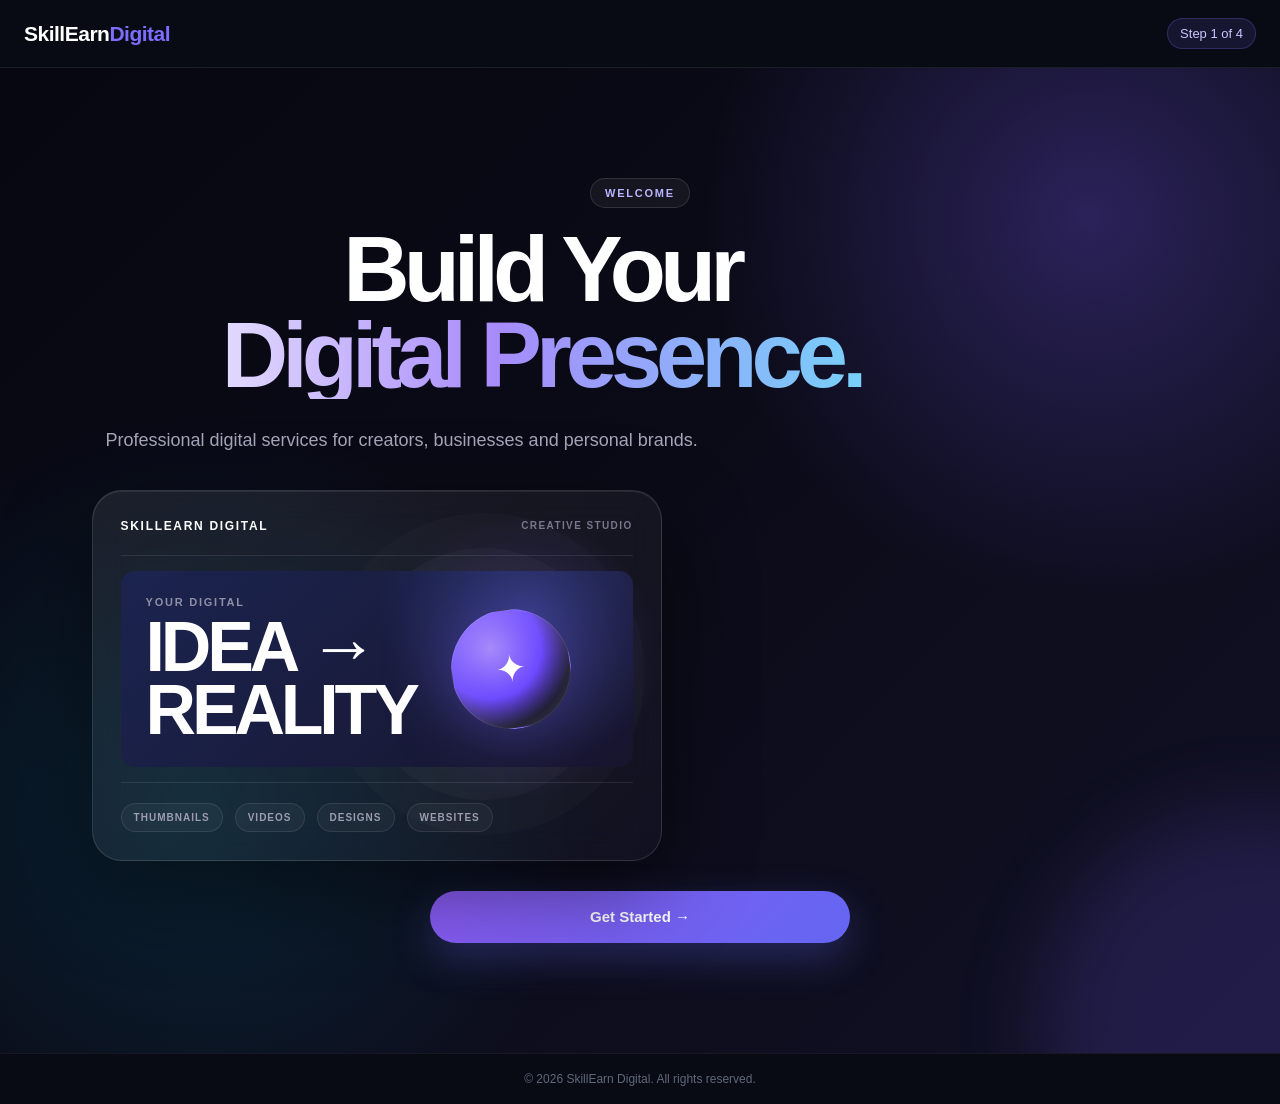
==== index.html @ 7a455a56 "SkillEarn Digital website" ====
<!DOCTYPE html>
<html lang="en">
<head>
    <meta charset="UTF-8">
    <meta name="viewport" content="width=device-width, initial-scale=1.0">
    <meta name="description" content="SkillEarn Digital - Affordable digital services for creators and businesses.">
    <title>SkillEarn Digital | Digital Services</title>
    <link rel="stylesheet" href="style.css">
</head>

<body>

<div class="app">

    <header class="app-header">
        <div class="logo">SkillEarn<span>Digital</span></div>
        <div class="step-counter" id="stepCounter">Step 1 of 4</div>
    </header>

    <main>

        <!-- STEP 1 -->
        <section class="step active" id="step1">
            <div class="step-content">
                <p class="eyebrow">WELCOME</p>

                <h1>Build Your <span>Digital Presence.</span></h1>

                <p class="intro">
                    Professional digital services for creators,
                    businesses and personal brands.
                </p>

                <div class="hero-showcase">
                    <div class="showcase-top">
                        <span>SKILLEARN DIGITAL</span>
                        <small>CREATIVE STUDIO</small>
                    </div>

                    <div class="showcase-content">
                        <div>
                            <small>YOUR DIGITAL</small>
                            <strong>IDEA →<br>REALITY</strong>
                        </div>

                        <div class="showcase-orb">
                            ✦
                        </div>
                    </div>

                    <div class="showcase-bottom">
                        <span>THUMBNAILS</span>
                        <span>VIDEOS</span>
                        <span>DESIGNS</span>
                        <span>WEBSITES</span>
                    </div>
                </div>

                <button class="btn primary" onclick="nextStep()">
                    Get Started →
                </button>
            </div>
        </section>

        <!-- STEP 2 -->
        <section class="step" id="step2">
            <div class="step-content">
                <p class="eyebrow">STEP 2</p>
                <h2>Choose Your Service</h2>
                <p class="intro">View a demo or select a service to get started.</p>

                <div class="services-grid">

                    <div class="service-card">
                        <div class="service-info">
                            <strong>1-Page Landing Website</strong>
                            <small>₹4,999</small>
                        </div>
                        <div class="service-actions">
                            <button type="button" class="demo-btn" onclick="openDemoSite('demo1')">👁 Demo</button>
                            <button type="button" class="select-btn" onclick="selectService('1-Page Landing Website', '₹4,999')">Select →</button>
                        </div>
                    </div>

                    <div class="service-card">
                        <div class="service-info">
                            <strong>5-Page Business Website ⭐</strong>
                            <small>₹14,999</small>
                        </div>
                        <div class="service-actions">
                            <button type="button" class="demo-btn" onclick="openDemoSite('demo2')">👁 Demo</button>
                            <button type="button" class="select-btn" onclick="selectService('5-Page Business Website ⭐', '₹14,999')">Select →</button>
                        </div>
                    </div>

                    <div class="service-card">
                        <div class="service-info">
                            <strong>Portfolio Website</strong>
                            <small>₹7,999</small>
                        </div>
                        <div class="service-actions">
                            <button type="button" class="demo-btn" onclick="openDemoSite('demo3')">👁 Demo</button>
                            <button type="button" class="select-btn" onclick="selectService('Portfolio Website', '₹7,999')">Select →</button>
                        </div>
                    </div>

                    <div class="service-card">
                        <div class="service-info">
                            <strong>E-commerce Website</strong>
                            <small>₹29,999</small>
                        </div>
                        <div class="service-actions">
                            <button type="button" class="demo-btn" onclick="openDemoSite('demo4')">👁 Demo</button>
                            <button type="button" class="select-btn" onclick="selectService('E-commerce Website', '₹29,999')">Select →</button>
                        </div>
                    </div>

                    <div class="service-card">
                        <div class="service-info">
                            <strong>Custom Web Application</strong>
                            <small>₹49,999+</small>
                        </div>
                        <div class="service-actions">
                            <button type="button" class="demo-btn" onclick="openDemoSite('demo5')">👁 Demo</button>
                            <button type="button" class="select-btn" onclick="selectService('Custom Web Application', '₹49,999+')">Select →</button>
                        </div>
                    </div>

                    <div class="service-card">
                        <div class="service-info">
                            <strong>Basic Thumbnail</strong>
                            <small>₹199</small>
                        </div>
                        <div class="service-actions">
                            <button type="button" class="demo-btn" onclick="openDemoSite('demo6')">👁 Demo</button>
                            <button type="button" class="select-btn" onclick="selectService('Basic Thumbnail', '₹199')">Select →</button>
                        </div>
                    </div>

                    <div class="service-card">
                        <div class="service-info">
                            <strong>Good-Quality Thumbnail</strong>
                            <small>₹399</small>
                        </div>
                        <div class="service-actions">
                            <button type="button" class="demo-btn" onclick="openDemoSite('demo7')">👁 Demo</button>
                            <button type="button" class="select-btn" onclick="selectService('Good-Quality Thumbnail', '₹399')">Select →</button>
                        </div>
                    </div>

                    <div class="service-card">
                        <div class="service-info">
                            <strong>Professional / CTR Thumbnail</strong>
                            <small>₹799</small>
                        </div>
                        <div class="service-actions">
                            <button type="button" class="demo-btn" onclick="openDemoSite('demo8')">👁 Demo</button>
                            <button type="button" class="select-btn" onclick="selectService('Professional / CTR Thumbnail', '₹799')">Select →</button>
                        </div>
                    </div>

                    <div class="service-card">
                        <div class="service-info">
                            <strong>10 Thumbnail Package</strong>
                            <small>₹2,999</small>
                        </div>
                        <div class="service-actions">
                            <button type="button" class="demo-btn" onclick="openDemoSite('demo9')">👁 Demo</button>
                            <button type="button" class="select-btn" onclick="selectService('10 Thumbnail Package', '₹2,999')">Select →</button>
                        </div>
                    </div>

                    <div class="service-card">
                        <div class="service-info">
                            <strong>Monthly Creative Package</strong>
                            <small>₹9,999/month</small>
                        </div>
                        <div class="service-actions">
                            <button type="button" class="demo-btn" onclick="openDemoSite('demo10')">👁 Demo</button>
                            <button type="button" class="select-btn" onclick="selectService('Monthly Creative Package', '₹9,999/month')">Select →</button>
                        </div>
                    </div>

                    <div class="service-card">
                        <div class="service-info">
                            <strong>Premium Monthly Package</strong>
                            <small>₹19,999/month</small>
                        </div>
                        <div class="service-actions">
                            <button type="button" class="demo-btn" onclick="openDemoSite('demo11')">👁 Demo</button>
                            <button type="button" class="select-btn" onclick="selectService('Premium Monthly Package', '₹19,999/month')">Select →</button>
                        </div>
                    </div>

                </div>

                <button class="btn secondary back-btn" type="button" onclick="prevStep()">
                    ← Back
                </button>
            </div>
        </section>

<!-- STEP 3 -->
        <section class="step" id="step3">
            <div class="step-content form-content">

                <p class="eyebrow">STEP 3</p>

                <h2>Order Details</h2>

                <p class="intro">
                    Tell us what you need.
                </p>

                <div class="selected-service">
                    <span id="selectedService">Service</span>
                    <strong id="selectedPrice">₹0</strong>
                </div>

                <form onsubmit="submitDetails(event)">

                    <label for="customerName">
                        Your Name
                    </label>

                    <input
                        type="text"
                        id="customerName"
                        placeholder="Enter your name"
                        required
                    >

                    <label for="customerPhone">
                        WhatsApp Number
                    </label>

                    <input
                        type="tel"
                        id="customerPhone"
                        placeholder="Enter WhatsApp number"
                        inputmode="numeric"
                        required
                    >

                    <label for="orderDetails">
                        Requirements
                    </label>

                    <textarea
                        id="orderDetails"
                        rows="5"
                        placeholder="Tell us what you need..."
                        required
                    ></textarea>

                      <button type="submit" class="btn primary">Review Order →</button>

                  </form>

              </div>

            </div>
        </section>

        <!-- STEP 4 -->
        <section class="step" id="step4">
            <div class="step-content form-content">
                <p class="eyebrow">STEP 4</p>
                <h2>Ready to Get Started?</h2>
                <p class="intro">Send your requirements directly to SkillEarn Digital on WhatsApp.</p>
                <div class="selected-service">
                    <span id="finalService">Your Service</span>
                    <strong id="finalPrice">₹0</strong>
                </div>
                <button class="btn primary" type="button" onclick="sendWhatsApp()">
                    WhatsApp Us →
                </button>
                <button class="btn secondary" type="button" onclick="goHome()">
                    ← Back to Services
                </button>
            </div>
        </section>

<div id="demoModal" class="demo-modal">
  <div class="demo-box">
    <button type="button" class="demo-close" onclick="closeDemo()">✕</button>
    <div id="demoPreview"></div>
  </div>
</div>
    </main>

    <footer>
        <p>© 2026 SkillEarn Digital. All rights reserved.</p>
    </footer>

</div>

<script src="script.js?v=2"></script>

</body>
</html>
---- style.css ----
* {
    margin: 0;
    padding: 0;
    box-sizing: border-box;
}

html {
    scroll-behavior: smooth;
}

body {
    min-height: 100vh;
    font-family: Arial, Helvetica, sans-serif;
    background: #080b14;
    color: #ffffff;
}

button,
input,
textarea {
    font: inherit;
}

button {
    cursor: pointer;
}

.app {
    min-height: 100vh;
    display: flex;
    flex-direction: column;
}

.app-header {
    width: 100%;
    padding: 18px 24px;
    display: flex;
    justify-content: space-between;
    align-items: center;
    border-bottom: 1px solid rgba(255, 255, 255, 0.08);
    background: rgba(8, 11, 20, 0.92);
}

.logo {
    font-size: 21px;
    font-weight: 800;
    letter-spacing: -0.5px;
}

.logo span {
    color: #7c6cff;
}

.step-counter {
    padding: 7px 12px;
    border-radius: 20px;
    font-size: 13px;
    color: #c9c7ff;
    background: rgba(124, 108, 255, 0.12);
    border: 1px solid rgba(124, 108, 255, 0.25);
}

main {
    flex: 1;
    width: 100%;
}

.step {
    display: none;
    min-height: calc(100vh - 125px);
    align-items: center;
    justify-content: center;
}

.step.active {
    display: flex;
}

.step-content {
    width: 100%;
    max-width: 650px;
    padding: 50px 22px;
    text-align: center;
}

.step-content.wide {
    max-width: 900px;
}

.eyebrow {
    margin-bottom: 14px;
    font-size: 12px;
    font-weight: 800;
    letter-spacing: 2px;
    color: #8e84ff;
}

h1 {
    font-size: clamp(38px, 8vw, 68px);
    line-height: 1.05;
    letter-spacing: -2px;
    margin-bottom: 22px;
}

h1 span {
    background: linear-gradient(90deg, #8e84ff, #5fd7ff);
    -webkit-background-clip: text;
    -webkit-text-fill-color: transparent;
}

h2 {
    font-size: clamp(30px, 6vw, 46px);
    margin-bottom: 14px;
    letter-spacing: -1px;
}

.intro {
    max-width: 560px;
    margin: 0 auto 30px;
    color: #a9afc2;
    font-size: 17px;
    line-height: 1.7;
}

.btn {
    width: 100%;
    max-width: 420px;
    min-height: 52px;
    padding: 14px 22px;
    border: 0;
    border-radius: 12px;
    font-weight: 700;
    transition: 0.2s ease;
}

.btn:hover {
    transform: translateY(-2px);
}

.btn:active {
    transform: translateY(0);
}

.btn:focus-visible,
.service-option:focus-visible,
input:focus-visible,
textarea:focus-visible {
    outline: 2px solid #8e84ff;
    outline-offset: 3px;
}

.primary {
    color: #ffffff;
    background: linear-gradient(135deg, #7065ff, #4b9dff);
    box-shadow: 0 12px 30px rgba(79, 100, 255, 0.2);
}

.secondary {
    color: #d9dbea;
    background: rgba(255, 255, 255, 0.06);
    border: 1px solid rgba(255, 255, 255, 0.1);
}

.back-btn {
    margin-top: 14px;
    max-width: 420px;
}

/* SERVICES */

.service-options {
    display: grid;
    grid-template-columns: repeat(2, 1fr);
    gap: 16px;
    margin: 30px 0;
}

.service-option {
    min-height: 145px;
    padding: 22px;
    display: flex;
    flex-direction: column;
    align-items: center;
    justify-content: center;
    gap: 9px;
    color: #ffffff;
    background: #111625;
    border: 1px solid #222a3d;
    border-radius: 18px;
    transition: 0.2s ease;
}

.service-option:hover {
    transform: translateY(-3px);
    border-color: #6f64ff;
    background: #151a2d;
}

.service-option.selected {
    border-color: #7c6cff;
    box-shadow: 0 0 0 2px rgba(124, 108, 255, 0.15);
}

.service-option span {
    font-size: 30px;
}

.service-option strong {
    font-size: 16px;
}

.service-option small {
    color: #8e84ff;
    font-size: 15px;
    font-weight: 800;
}

/* FORM */

.form-content {
    max-width: 620px;
}

.selected-service {
    width: 100%;
    margin: 25px 0;
    padding: 17px 18px;
    display: flex;
    justify-content: space-between;
    align-items: center;
    gap: 15px;
    text-align: left;
    background: #111625;
    border: 1px solid #242c40;
    border-radius: 13px;
}

.selected-service span {
    color: #c5c9d8;
}

.selected-service strong {
    color: #8e84ff;
}

form {
    text-align: left;
}

label {
    display: block;
    margin: 18px 0 8px;
    font-size: 14px;
    font-weight: 700;
    color: #dfe2ec;
}

input,
textarea {
    width: 100%;
    padding: 14px 15px;
    color: #ffffff;
    background: #101522;
    border: 1px solid #293146;
    border-radius: 11px;
    outline: none;
}

input {
    min-height: 50px;
}

textarea {
    min-height: 120px;
    resize: vertical;
}

input::placeholder,
textarea::placeholder {
    color: #687086;
}

input:focus,
textarea:focus {
    border-color: #7c6cff;
}

form .btn {
    display: block;
    margin: 25px auto 0;
}

/* PAYMENT */

.payment-summary {
    width: 100%;
    margin: 25px 0 18px;
    padding: 18px;
    display: flex;
    justify-content: space-between;
    gap: 20px;
    text-align: left;
    background: #111625;
    border: 1px solid #242c40;
    border-radius: 13px;
}

.payment-summary div {
    display: flex;
    flex-direction: column;
    gap: 7px;
}

.payment-summary span {
    color: #7f879b;
    font-size: 13px;
}

.payment-summary strong {
    color: #ffffff;
}

.payment-method {
    margin-bottom: 25px;
    padding: 25px 20px;
    background: #111625;
    border: 1px solid #242c40;
    border-radius: 16px;
}

.payment-method > span {
    font-size: 34px;
}

.payment-method h3 {
    margin: 10px 0;
    font-size: 20px;
}

.payment-method p {
    margin-bottom: 18px;
    color: #9299ac;
    line-height: 1.5;
}

.upi-placeholder {
    padding: 13px;
    color: #bfc4d3;
    background: #0b0f1a;
    border-radius: 9px;
    font-size: 14px;
}

.upi-placeholder strong {
    color: #8e84ff;
}

/* SUCCESS */

.success-icon {
    width: 72px;
    height: 72px;
    margin: 0 auto 24px;
    display: flex;
    align-items: center;
    justify-content: center;
    border-radius: 50%;
    font-size: 38px;
    font-weight: 800;
    color: #ffffff;
    background: linear-gradient(135deg, #7065ff, #4b9dff);
}

/* FOOTER */

footer {
    padding: 18px 20px;
    text-align: center;
    color: #60687b;
    font-size: 12px;
    border-top: 1px solid rgba(255, 255, 255, 0.06);
}

/* MOBILE */

@media (max-width: 650px) {
    .app-header {
        padding: 15px 16px;
    }

    .logo {
        font-size: 18px;
    }

    .step-counter {
        font-size: 12px;
        padding: 6px 10px;
    }

    .step {
        min-height: calc(100vh - 112px);
    }

    .step-content {
        padding: 38px 17px;
    }

    h1 {
        letter-spacing: -1.5px;
    }

    .intro {
        font-size: 15px;
    }

    .service-options {
        grid-template-columns: 1fr;
        gap: 12px;
    }

    .service-option {
        min-height: 105px;
        padding: 17px;
        flex-direction: row;
        justify-content: flex-start;
    }

    .service-option span {
        font-size: 25px;
    }

    .service-option strong {
        flex: 1;
        text-align: left;
    }

    .service-option small {
        font-size: 14px;
    }

    .payment-summary {
        padding: 16px;
    }
}

/* PROFESSIONAL SERVICE SAMPLES */

.service-option {
    overflow: hidden;
    padding: 0;
    text-align: left;
}

.sample-preview {
    width: 100%;
    height: 180px;
    padding: 20px;
    position: relative;
    display: flex;
    flex-direction: column;
    justify-content: center;
    overflow: hidden;
}

.sample-preview::before {
    content: "";
    position: absolute;
    width: 150px;
    height: 150px;
    right: -45px;
    top: -45px;
    border-radius: 50%;
    background: rgba(255,255,255,0.12);
}

.thumbnail-sample {
    background: linear-gradient(135deg, #24144f, #5d2eb8, #171b39);
}

.thumbnail-sample .sample-badge {
    font-size: 9px;
    font-weight: 800;
    letter-spacing: 1px;
    color: #ffffff;
    opacity: 0.8;
}

.thumbnail-sample strong {
    margin-top: 8px;
    font-size: 27px;
    line-height: 0.95;
    letter-spacing: -1px;
}

.thumbnail-sample small {
    margin-top: 12px;
    font-size: 9px;
    font-weight: 800;
}

.video-sample {
    background: linear-gradient(135deg, #102c43, #176b83, #101a31);
}

.play-icon {
    width: 43px;
    height: 43px;
    display: flex;
    align-items: center;
    justify-content: center;
    border-radius: 50%;
    background: rgba(255,255,255,0.18);
    font-size: 16px;
}

.video-sample strong {
    margin-top: 10px;
    font-size: 24px;
    line-height: 0.95;
}

.video-sample small {
    margin-top: 8px;
    font-size: 10px;
}

.social-sample {
    background: linear-gradient(135deg, #44214f, #a63c72, #24152f);
}

.social-sample span {
    font-size: 10px;
    font-weight: 800;
    letter-spacing: 2px;
}

.social-sample strong {
    margin-top: 8px;
    font-size: 27px;
    line-height: 0.9;
}

.social-sample small {
    margin-top: 12px;
    font-size: 9px;
}

.website-sample {
    background: linear-gradient(135deg, #17233e, #24558a, #101728);
}

.browser-bar {
    position: absolute;
    top: 12px;
    left: 14px;
    right: 14px;
    height: 18px;
    display: flex;
    align-items: center;
    gap: 5px;
    border-bottom: 1px solid rgba(255,255,255,0.15);
}

.browser-bar i {
    width: 5px;
    height: 5px;
    border-radius: 50%;
    background: rgba(255,255,255,0.65);
}

.website-sample strong {
    margin-top: 15px;
    font-size: 26px;
    line-height: 0.9;
}

.website-sample small {
    margin-top: 10px;
    font-size: 9px;
    letter-spacing: 1px;
}

.service-info {
    padding: 15px 17px 4px;
    display: flex;
    justify-content: space-between;
    align-items: center;
    gap: 10px;
}

.service-info strong {
    font-size: 15px;
}

.service-info small {
    color: #8e84ff;
    font-size: 14px;
    font-weight: 800;
}

.select-label {
    display: block;
    padding: 10px 17px 16px;
    color: #8e84ff;
    font-size: 12px;
    font-weight: 800;
}

@media (max-width: 650px) {
    .sample-preview {
        height: 145px;
    }

    .thumbnail-sample strong,
    .social-sample strong,
    .website-sample strong {
        font-size: 23px;
    }

    .video-sample strong {
        font-size: 21px;
    }
}


/* HOME SHOWCASE */

.hero-showcase {
    width: 100%;
    max-width: 570px;
    margin: 30px auto 32px;
    padding: 18px;
    text-align: left;
    background: linear-gradient(145deg, #121a30, #0d1220);
    border: 1px solid #29324a;
    border-radius: 20px;
    box-shadow: 0 25px 60px rgba(0, 0, 0, 0.35);
}

.showcase-top,
.showcase-bottom {
    display: flex;
    align-items: center;
    justify-content: space-between;
    gap: 10px;
}

.showcase-top span {
    font-size: 11px;
    font-weight: 900;
    letter-spacing: 1.5px;
}

.showcase-top small {
    color: #7d8599;
    font-size: 9px;
    letter-spacing: 1px;
}

.showcase-content {
    min-height: 190px;
    margin: 15px 0;
    padding: 25px;
    display: flex;
    align-items: center;
    justify-content: space-between;
    overflow: hidden;
    position: relative;
    border-radius: 14px;
    background:
        radial-gradient(circle at 80% 20%, rgba(100, 120, 255, 0.3), transparent 35%),
        linear-gradient(135deg, #1b2450, #17152d);
}

.showcase-content small {
    display: block;
    margin-bottom: 7px;
    color: #a8b0c5;
    font-size: 10px;
    letter-spacing: 2px;
}

.showcase-content strong {
    font-size: 32px;
    line-height: 0.95;
    letter-spacing: -1px;
}

.showcase-orb {
    width: 85px;
    height: 85px;
    display: flex;
    align-items: center;
    justify-content: center;
    border-radius: 50%;
    font-size: 34px;
    background: rgba(255,255,255,0.08);
    border: 1px solid rgba(255,255,255,0.18);
    box-shadow: 0 0 45px rgba(100, 110, 255, 0.25);
}

.showcase-bottom {
    justify-content: flex-start;
    flex-wrap: wrap;
}

.showcase-bottom span {
    padding: 6px 9px;
    border-radius: 6px;
    color: #969eb3;
    background: rgba(255,255,255,0.04);
    font-size: 8px;
    font-weight: 800;
    letter-spacing: 0.7px;
}

@media (max-width: 650px) {
    .hero-showcase {
        margin-top: 25px;
        padding: 13px;
    }

    .showcase-content {
        min-height: 150px;
        padding: 20px;
    }

    .showcase-content strong {
        font-size: 26px;
    }

    .showcase-orb {
        width: 65px;
        height: 65px;
        font-size: 26px;
    }
}


/* PROFESSIONAL ORDER FORM */

.form-content {
    background: rgba(17, 22, 37, 0.45);
    border: 1px solid rgba(255, 255, 255, 0.07);
    border-radius: 22px;
    padding: 32px 28px;
}

.selected-service {
    position: relative;
    overflow: hidden;
    background: linear-gradient(135deg, #151c31, #101522);
    border-color: #303a56;
}

.selected-service::after {
    content: "SELECTED";
    position: absolute;
    top: 0;
    right: 0;
    padding: 5px 9px;
    border-radius: 0 13px 0 9px;
    color: #a9a2ff;
    background: rgba(124, 108, 255, 0.12);
    font-size: 8px;
    font-weight: 900;
    letter-spacing: 1px;
}

form label {
    margin-top: 20px;
}

form input,
form textarea {
    transition: border-color 0.2s ease, box-shadow 0.2s ease;
}

form input:focus,
form textarea:focus {
    box-shadow: 0 0 0 3px rgba(124, 108, 255, 0.08);
}

@media (max-width: 650px) {
    .form-content {
        padding: 25px 17px;
        border-radius: 18px;
        border-left: 0;
        border-right: 0;
    }
}


/* SKILLEARN DIGITAL - SERVICES */
.services-grid {
    display: grid;
    grid-template-columns: repeat(2, minmax(0, 1fr));
    gap: 16px;
    margin: 25px 0;
}

.service-card {
    width: 100%;
    min-height: 135px;
    padding: 0;
    border: 1px solid rgba(142, 132, 255, 0.22);
    border-radius: 18px;
    background: rgba(255, 255, 255, 0.045);
    color: inherit;
    text-align: left;
    cursor: pointer;
    transition: transform 0.2s ease, border-color 0.2s ease, box-shadow 0.2s ease;
    overflow: hidden;
}

.service-card:hover {
    transform: translateY(-4px);
    border-color: #8e84ff;
    box-shadow: 0 12px 30px rgba(0, 0, 0, 0.18);
}

.service-card.featured {
    border: 2px solid #8e84ff;
}

.service-card .service-info {
    padding: 20px 18px 8px;
    display: flex;
    flex-direction: column;
    align-items: flex-start;
    gap: 9px;
}

.service-card .service-info strong {
    font-size: 16px;
    line-height: 1.35;
}

.service-card .service-info small {
    font-size: 17px;
    font-weight: 800;
}

.service-card .select-label {
    padding: 8px 18px 18px;
    display: block;
    font-size: 12px;
    font-weight: 800;
}

@media (max-width: 650px) {
    .services-grid {
        grid-template-columns: 1fr;
        gap: 14px;
    }

    .service-card {
        min-height: 120px;
    }
}


/* DEMO + SELECT BUTTONS */
.service-actions {
    display: flex;
    gap: 10px;
    padding: 10px 18px 18px;
}

.demo-btn,
.select-btn {
    flex: 1;
    padding: 10px 12px;
    border-radius: 10px;
    font-size: 13px;
    font-weight: 800;
    cursor: pointer;
    transition: 0.2s ease;
}

.demo-btn {
    border: 1px solid rgba(142, 132, 255, 0.5);
    background: transparent;
    color: #ffffff;
}

.select-btn {
    border: none;
    background: #8e84ff;
    color: #ffffff;
}

.demo-btn:hover {
    border-color: #8e84ff;
    transform: translateY(-2px);
}

.select-btn:hover {
    transform: translateY(-2px);
    box-shadow: 0 8px 20px rgba(142, 132, 255, 0.25);
}

@media (max-width: 400px) {
    .service-actions {
        flex-direction: column;
    }
}

/* STEP LAYOUT FIX */
main {
    position: relative;
}

.step {
    width: 100%;
    min-height: calc(100vh - 125px);
    padding: 40px 20px;
}

.step-content {
    margin: 0 auto;
}

#step4 {
    min-height: calc(100vh - 125px);
    align-items: center;
    justify-content: center;
}

#step4 .step-content {
    text-align: center;
}

/* DEMO POPUP */
.demo-modal{
    display:none;
    position:fixed;
    inset:0;
    z-index:9999;
    background:rgba(0,0,0,.75);
    padding:20px;
    align-items:center;
    justify-content:center;
}

.demo-modal.active{
    display:flex;
}

.demo-box{
    width:min(100%,900px);
    max-height:90vh;
    overflow:auto;
    background:#10101c;
    border:1px solid rgba(142,132,255,.35);
    border-radius:20px;
    padding:25px;
    position:relative;
}

.demo-close{
    position:absolute;
    top:12px;
    right:12px;
    width:38px;
    height:38px;
    border:0;
    border-radius:50%;
    background:#8e84ff;
    color:#fff;
    font-size:18px;
    font-weight:bold;
    cursor:pointer;
    z-index:2;
}

#demoPreview{
    padding-top:15px;
}

.demo-preview{
    text-align:center;
}

.demo-preview h2{
    font-size:38px;
    margin:25px 0 12px;
}

.demo-preview p{
    color:#aaa;
    max-width:650px;
    margin:0 auto 25px;
}

.demo-preview .preview-btn{
    display:inline-block;
    padding:13px 24px;
    border-radius:10px;
    background:#8e84ff;
    color:#fff;
    font-weight:bold;
}

.demo-preview .preview-cards{
    display:grid;
    grid-template-columns:repeat(3,1fr);
    gap:15px;
    margin-top:30px;
}

.demo-preview .preview-card{
    padding:22px;
    background:#191927;
    border:1px solid #303044;
    border-radius:15px;
}

@media(max-width:650px){
    .demo-preview h2{
        font-size:28px;
    }

    .demo-preview .preview-cards{
        grid-template-columns:1fr;
    }
}

/* STEP 4 CENTER FIX */
#step4{
    min-height:calc(100vh - 125px);
    display:none;
    align-items:center;
    justify-content:center;
    padding:30px 20px;
}

#step4.active{
    display:flex;
}

#step4 .step-content{
    width:min(100%,650px);
    margin:0 auto;
    text-align:center;
}

#step4 .form-content{
    margin:auto;
}


/* REAL WEBSITE DEMO */
.real-demo-site{
    background:#fff;
    color:#171724;
    border-radius:14px;
    overflow:hidden;
    min-height:500px;
    font-family:Arial,sans-serif;
}

.real-demo-header{
    display:flex;
    align-items:center;
    justify-content:space-between;
    gap:20px;
    padding:18px 25px;
    border-bottom:1px solid #eee;
    background:#fff;
}

.real-demo-brand{
    font-size:22px;
    font-weight:800;
}

.real-demo-header nav{
    display:flex;
    gap:8px;
    flex-wrap:wrap;
    justify-content:flex-end;
}

.real-demo-header nav button{
    border:0;
    background:transparent;
    padding:8px 10px;
    cursor:pointer;
    font-weight:600;
    color:#444;
}

.real-demo-hero{
    text-align:center;
    padding:65px 25px 55px;
    background:linear-gradient(135deg,#f5f3ff,#ffffff);
}

.real-demo-hero h1{
    font-size:clamp(30px,5vw,52px);
    margin:15px auto;
    max-width:750px;
}

.real-demo-hero p{
    max-width:620px;
    margin:0 auto 25px;
    color:#666;
    line-height:1.7;
}

.real-demo-cta{
    border:0;
    border-radius:10px;
    padding:13px 24px;
    background:#8e84ff;
    color:#fff;
    font-weight:700;
    cursor:pointer;
    font-size:15px;
}

.real-demo-features{
    display:grid;
    grid-template-columns:repeat(3,1fr);
    gap:18px;
    padding:35px 25px;
    background:#fff;
}

.real-demo-card{
    border:1px solid #e9e9ee;
    border-radius:14px;
    padding:25px;
    text-align:center;
    box-shadow:0 5px 20px rgba(0,0,0,.05);
}

.demo-icon{
    width:42px;
    height:42px;
    margin:0 auto 15px;
    border-radius:50%;
    display:flex;
    align-items:center;
    justify-content:center;
    background:#8e84ff;
    color:#fff;
    font-weight:800;
}

.real-demo-card h3{
    margin:8px 0;
}

.real-demo-card p{
    color:#777;
    font-size:14px;
    line-height:1.6;
}

.real-demo-card button{
    border:1px solid #8e84ff;
    background:#fff;
    color:#6d63e8;
    border-radius:8px;
    padding:8px 14px;
    cursor:pointer;
    font-weight:600;
}

.real-demo-footer{
    text-align:center;
    padding:25px;
    background:#171724;
    color:#fff;
}

.real-demo-footer p{
    margin:6px 0 0;
    opacity:.7;
    font-size:13px;
}

@media(max-width:650px){
    .real-demo-header{
        flex-direction:column;
        text-align:center;
    }

    .real-demo-header nav{
        justify-content:center;
    }

    .real-demo-features{
        grid-template-columns:1fr;
    }

    .real-demo-hero{
        padding:45px 18px;
    }
}


/* ===== 11 PROFESSIONAL DEMO WEBSITES ===== */

.real-demo-site{
    --demo-accent:#6c63ff;
    --demo-dark:#111827;
    --demo-soft:#f5f7ff;
    background:#fff;
    color:#171724;
    border-radius:16px;
    overflow:hidden;
    min-height:620px;
    font-family:Arial,sans-serif;
}

.real-demo-header{
    display:flex;
    align-items:center;
    gap:24px;
    padding:18px 24px;
    border-bottom:1px solid #e8e8ee;
    background:#fff;
}

.real-demo-brand{
    font-size:21px;
    font-weight:800;
    color:var(--demo-accent);
    white-space:nowrap;
}

.real-demo-header nav{
    display:flex;
    gap:6px;
    flex:1;
    justify-content:center;
    flex-wrap:wrap;
}

.real-demo-header nav button,
.demo-top-button,
.demo-secondary,
.real-demo-card button{
    border:0;
    background:transparent;
    cursor:pointer;
    font-weight:600;
}

.real-demo-header nav button{
    padding:8px 12px;
    color:#555;
    border-radius:8px;
}

.real-demo-header nav button:hover{
    background:var(--demo-soft);
    color:var(--demo-accent);
}

.demo-top-button{
    background:var(--demo-accent);
    color:#fff;
    padding:10px 16px;
    border-radius:9px;
}

.real-demo-hero{
    display:grid;
    grid-template-columns:1.15fr .85fr;
    gap:35px;
    align-items:center;
    padding:65px 55px;
    background:linear-gradient(135deg,#f8f9ff,#eef1ff);
}

.demo-hero-copy{
    max-width:620px;
}

.badge{
    display:inline-block;
    padding:7px 12px;
    border-radius:30px;
    background:#fff;
    color:var(--demo-accent);
    font-size:12px;
    font-weight:800;
    letter-spacing:.5px;
    margin-bottom:18px;
}

.real-demo-hero h1{
    margin:0 0 18px;
    font-size:clamp(34px,5vw,62px);
    line-height:1.05;
    color:var(--demo-dark);
}

.real-demo-hero p{
    margin:0;
    max-width:580px;
    color:#606477;
    font-size:17px;
    line-height:1.7;
}

.demo-actions{
    display:flex;
    gap:12px;
    margin-top:28px;
    flex-wrap:wrap;
}

.real-demo-cta{
    border:0;
    cursor:pointer;
    padding:14px 22px;
    border-radius:10px;
    background:var(--demo-accent);
    color:#fff;
    font-weight:800;
    font-size:15px;
}

.demo-secondary{
    padding:14px 20px;
    border:1px solid #dfe2eb;
    border-radius:10px;
    background:#fff;
    color:#333;
}

.demo-visual{
    display:flex;
    justify-content:center;
}

.demo-browser{
    width:min(100%,390px);
    border-radius:15px;
    overflow:hidden;
    background:#fff;
    box-shadow:0 20px 50px rgba(20,25,60,.16);
    border:1px solid #e5e7ef;
}

.browser-bar{
    display:flex;
    gap:6px;
    padding:13px;
    background:#f0f1f5;
}

.browser-bar span{
    width:9px;
    height:9px;
    border-radius:50%;
    background:#c5c7cf;
}

.browser-content{
    padding:28px;
}

.visual-line{
    width:65%;
    height:10px;
    margin-bottom:12px;
    border-radius:8px;
    background:#e4e7f5;
}

.visual-line.large{
    width:85%;
    height:22px;
    background:var(--demo-accent);
}

.visual-grid{
    display:grid;
    grid-template-columns:repeat(3,1fr);
    gap:10px;
    margin-top:28px;
}

.visual-grid div{
    height:130px;
    border-radius:10px;
    background:var(--demo-soft);
}

.real-demo-features{
    padding:55px;
    background:#fff;
}

.demo-section-heading{
    text-align:center;
    margin-bottom:32px;
}

.demo-section-heading span,
.demo-bottom-cta span{
    color:var(--demo-accent);
    font-size:12px;
    font-weight:800;
    letter-spacing:1.5px;
}

.demo-section-heading h2{
    margin:8px 0 0;
    font-size:32px;
    color:var(--demo-dark);
}

.demo-feature-grid{
    display:grid;
    grid-template-columns:repeat(3,1fr);
    gap:20px;
}

.real-demo-card{
    padding:28px;
    border:1px solid #e8e9ef;
    border-radius:15px;
    background:#fff;
    transition:.2s;
}

.real-demo-card:hover{
    transform:translateY(-4px);
    box-shadow:0 12px 35px rgba(20,25,60,.1);
}

.demo-icon{
    display:flex;
    align-items:center;
    justify-content:center;
    width:48px;
    height:48px;
    margin-bottom:20px;
    border-radius:12px;
    background:var(--demo-soft);
    color:var(--demo-accent);
    font-weight:900;
}

.real-demo-card h3{
    margin:0 0 10px;
    font-size:20px;
}

.real-demo-card p{
    color:#686b78;
    line-height:1.6;
    margin:0 0 20px;
}

.real-demo-card button{
    color:var(--demo-accent);
    padding:0;
}

.demo-bottom-cta{
    display:flex;
    justify-content:space-between;
    align-items:center;
    gap:25px;
    margin:0 55px 45px;
    padding:32px;
    border-radius:16px;
    background:var(--demo-dark);
    color:#fff;
}

.demo-bottom-cta h2{
    margin:8px 0;
    font-size:28px;
}

.demo-bottom-cta p{
    margin:0;
    color:#c7cad5;
}

.demo-bottom-cta button{
    border:0;
    background:var(--demo-accent);
    color:#fff;
    padding:14px 22px;
    border-radius:10px;
    font-weight:800;
    cursor:pointer;
    white-space:nowrap;
}

.real-demo-footer{
    padding:22px 30px;
    text-align:center;
    border-top:1px solid #e8e8ee;
    color:#777;
}

.real-demo-footer strong{
    color:var(--demo-accent);
}

.real-demo-footer p{
    margin:6px 0 0;
    font-size:13px;
}

/* INDIVIDUAL DEMO IDENTITIES */

.demo-business{
    --demo-accent:#2563eb;
    --demo-soft:#eff6ff;
}

.demo-corporate{
    --demo-accent:#0f766e;
    --demo-soft:#ecfdf5;
}

.demo-portfolio{
    --demo-accent:#7c3aed;
    --demo-soft:#f5f3ff;
}

.demo-shop{
    --demo-accent:#ea580c;
    --demo-soft:#fff7ed;
}

.demo-app{
    --demo-accent:#0891b2;
    --demo-soft:#ecfeff;
}

.demo-creator{
    --demo-accent:#db2777;
    --demo-soft:#fdf2f8;
}

.demo-bold{
    --demo-accent:#dc2626;
    --demo-soft:#fef2f2;
}

.demo-ctr{
    --demo-accent:#ca8a04;
    --demo-soft:#fefce8;
}

.demo-pack{
    --demo-accent:#4f46e5;
    --demo-soft:#eef2ff;
}

.demo-monthly{
    --demo-accent:#059669;
    --demo-soft:#ecfdf5;
}

.demo-premium{
    --demo-accent:#9333ea;
    --demo-soft:#faf5ff;
}

@media(max-width:750px){

    .real-demo-header{
        flex-wrap:wrap;
        padding:16px;
    }

    .real-demo-header nav{
        order:3;
        width:100%;
        justify-content:flex-start;
        overflow-x:auto;
        flex-wrap:nowrap;
    }

    .demo-top-button{
        margin-left:auto;
    }

    .real-demo-hero{
        grid-template-columns:1fr;
        padding:40px 22px;
    }

    .real-demo-features{
        padding:40px 22px;
    }

    .demo-feature-grid{
        grid-template-columns:1fr;
    }

    .demo-bottom-cta{
        margin:0 22px 35px;
        padding:25px;
        flex-direction:column;
        align-items:flex-start;
    }

    .demo-bottom-cta button{
        width:100%;
    }
}

/* DEMO 2 — PREMIUM CORPORATE / DRIBBBLE-INSPIRED */
.demo-corporate{
    --demo-accent:#14b8a6;
    --demo-soft:#ccfbf1;
    --demo-dark:#07111f;
}

.demo-corporate .real-demo-header{
    background:linear-gradient(135deg,#07111f,#0b1728);
    color:#fff;
    border-bottom:1px solid rgba(255,255,255,.08);
}

.demo-corporate .real-demo-brand{
    color:#fff;
    font-weight:800;
    letter-spacing:-.04em;
}

.demo-corporate .real-demo-header nav button{
    color:#cbd5e1;
}

.demo-corporate .real-demo-header nav button:hover{
    color:#fff;
}

.demo-corporate .demo-top-button{
    background:#14b8a6;
    color:#04110f;
    border-radius:999px;
    font-weight:800;
    padding:12px 20px;
}

.demo-corporate .real-demo-hero{
    background:
        radial-gradient(circle at 80% 20%,rgba(20,184,166,.20),transparent 32%),
        linear-gradient(135deg,#07111f 0%,#0b1728 55%,#10253a 100%);
    color:#fff;
    padding-top:75px;
    padding-bottom:75px;
}

.demo-corporate .demo-hero-copy{
    max-width:650px;
}

.demo-corporate .badge{
    display:inline-flex;
    padding:8px 14px;
    border:1px solid rgba(20,184,166,.35);
    background:rgba(20,184,166,.10);
    color:#5eead4;
    border-radius:999px;
    font-size:12px;
    font-weight:800;
    letter-spacing:.08em;
    text-transform:uppercase;
}

.demo-corporate .real-demo-hero h1{
    font-size:clamp(42px,6vw,76px);
    line-height:.96;
    letter-spacing:-.055em;
    margin:20px 0;
    max-width:650px;
}

.demo-corporate .real-demo-hero p{
    color:#a8b7c8;
    font-size:18px;
    line-height:1.7;
    max-width:560px;
}

.demo-corporate .real-demo-cta{
    background:#14b8a6;
    color:#04110f;
    border-radius:999px;
    font-weight:800;
    padding:15px 24px;
    box-shadow:0 12px 35px rgba(20,184,166,.22);
}

.demo-corporate .demo-secondary{
    border:1px solid rgba(255,255,255,.16);
    background:rgba(255,255,255,.05);
    color:#fff;
    border-radius:999px;
    padding:15px 22px;
}

.demo-corporate .demo-browser{
    border:1px solid rgba(255,255,255,.12);
    background:#0d1b2a;
    box-shadow:0 35px 90px rgba(0,0,0,.38);
    border-radius:22px;
    overflow:hidden;
    transform:rotate(1deg);
}

.demo-corporate .browser-bar{
    background:#132235;
    border-bottom:1px solid rgba(255,255,255,.08);
}

.demo-corporate .browser-content{
    background:
        radial-gradient(circle at 80% 20%,rgba(20,184,166,.25),transparent 30%),
        linear-gradient(145deg,#10263a,#07111f);
}

.demo-corporate .visual-line.large{
    width:72%;
    height:32px;
    border-radius:8px;
    background:#fff;
    opacity:.9;
}

.demo-corporate .visual-line{
    background:#5eead4;
    opacity:.5;
}

.demo-corporate .visual-grid div{
    background:linear-gradient(145deg,#15384a,#0e2535);
    border:1px solid rgba(94,234,212,.18);
    border-radius:14px;
}

.demo-corporate .real-demo-features{
    background:#f8fafc;
    padding-top:80px;
    padding-bottom:80px;
}

.demo-corporate .demo-section-heading span{
    color:#0f766e;
    font-weight:800;
    letter-spacing:.12em;
}

.demo-corporate .demo-section-heading h2{
    font-size:clamp(32px,5vw,52px);
    letter-spacing:-.045em;
}

.demo-corporate .real-demo-card{
    background:#fff;
    border:1px solid #e2e8f0;
    border-radius:24px;
    padding:28px;
    box-shadow:0 12px 35px rgba(15,23,42,.06);
    transition:transform .25s ease,box-shadow .25s ease;
}

.demo-corporate .real-demo-card:hover{
    transform:translateY(-7px);
    box-shadow:0 24px 55px rgba(15,23,42,.12);
}

.demo-corporate .demo-icon{
    width:48px;
    height:48px;
    display:grid;
    place-items:center;
    border-radius:14px;
    background:#ccfbf1;
    color:#0f766e;
    font-weight:900;
}

.demo-corporate .demo-bottom-cta{
    background:#07111f;
    color:#fff;
    padding-top:80px;
    padding-bottom:80px;
}

.demo-corporate .demo-bottom-cta p{
    color:#94a3b8;
}

.demo-corporate .demo-bottom-cta button{
    background:#14b8a6;
    color:#04110f;
    border-radius:999px;
    font-weight:800;
}

.demo-corporate .real-demo-footer{
    background:#040a12;
    color:#64748b;
}

@media(max-width:750px){
    .demo-corporate .real-demo-hero h1{
        font-size:44px;
    }

    .demo-corporate .demo-browser{
        transform:none;
        margin-top:25px;
    }
}

/* HOMEPAGE — PREMIUM CREATIVE STUDIO HERO */
#step1{
    position:relative;
    overflow:hidden;
    min-height:calc(100vh - 72px);
    background:
        radial-gradient(circle at 85% 15%,rgba(124,92,255,.28),transparent 28%),
        radial-gradient(circle at 15% 75%,rgba(0,210,255,.12),transparent 30%),
        linear-gradient(135deg,#070711 0%,#0b0b18 48%,#111126 100%);
    color:#fff;
}

#step1::before{
    content:"";
    position:absolute;
    width:420px;
    height:420px;
    right:-180px;
    bottom:-180px;
    border-radius:50%;
    background:rgba(124,92,255,.16);
    filter:blur(40px);
    pointer-events:none;
}

#step1 .step-content{
    position:relative;
    z-index:1;
    width:min(1180px,92%);
    max-width:1180px;
    padding-top:70px;
    padding-bottom:70px;
}

#step1 .eyebrow{
    display:inline-flex;
    align-items:center;
    gap:8px;
    margin-bottom:18px;
    padding:8px 14px;
    border:1px solid rgba(255,255,255,.12);
    border-radius:999px;
    background:rgba(255,255,255,.05);
    color:#b9b4ff;
    font-size:11px;
    font-weight:800;
    letter-spacing:.16em;
}

#step1 h1{
    max-width:900px;
    margin:0;
    font-size:clamp(48px,8vw,92px);
    line-height:.94;
    letter-spacing:-.065em;
    font-weight:900;
}

#step1 h1 span{
    display:block;
    background:linear-gradient(90deg,#ffffff 0%,#a78bfa 45%,#67e8f9 100%);
    -webkit-background-clip:text;
    background-clip:text;
    color:transparent;
}

#step1 .intro{
    max-width:620px;
    margin:26px 0 34px;
    color:#a6a6ba;
    font-size:18px;
    line-height:1.7;
}

#step1 .hero-showcase{
    position:relative;
    width:100%;
    min-height:310px;
    margin:30px 0 30px;
    padding:28px;
    border:1px solid rgba(255,255,255,.12);
    border-radius:30px;
    overflow:hidden;
    background:
        radial-gradient(circle at 75% 45%,rgba(124,92,255,.25),transparent 30%),
        linear-gradient(135deg,rgba(255,255,255,.08),rgba(255,255,255,.025));
    box-shadow:
        0 30px 90px rgba(0,0,0,.45),
        inset 0 1px 0 rgba(255,255,255,.08);
    backdrop-filter:blur(18px);
}

#step1 .hero-showcase::after{
    content:"";
    position:absolute;
    width:180px;
    height:180px;
    right:15%;
    top:25%;
    border-radius:50%;
    border:1px solid rgba(255,255,255,.08);
    box-shadow:
        0 0 0 35px rgba(255,255,255,.025),
        0 0 0 70px rgba(255,255,255,.015);
    pointer-events:none;
}

#step1 .showcase-top{
    position:relative;
    z-index:2;
    display:flex;
    justify-content:space-between;
    align-items:center;
    padding-bottom:22px;
    border-bottom:1px solid rgba(255,255,255,.09);
}

#step1 .showcase-top span{
    font-size:12px;
    font-weight:900;
    letter-spacing:.14em;
}

#step1 .showcase-top small{
    color:#77778d;
    font-size:10px;
    font-weight:800;
    letter-spacing:.14em;
}

#step1 .showcase-content{
    position:relative;
    z-index:2;
    display:flex;
    align-items:center;
    justify-content:space-between;
    min-height:190px;
}

#step1 .showcase-content small{
    display:block;
    margin-bottom:8px;
    color:#8f8fa5;
    font-size:11px;
    font-weight:800;
    letter-spacing:.16em;
}

#step1 .showcase-content strong{
    display:block;
    font-size:clamp(38px,6vw,70px);
    line-height:.9;
    letter-spacing:-.06em;
}

#step1 .showcase-orb{
    display:grid;
    place-items:center;
    width:120px;
    height:120px;
    margin-right:8%;
    border:1px solid rgba(255,255,255,.16);
    border-radius:50%;
    background:
        radial-gradient(circle at 35% 30%,#a78bfa,#6d4aff 45%,#16152b 72%);
    box-shadow:
        0 0 70px rgba(124,92,255,.35),
        inset 0 0 30px rgba(255,255,255,.15);
    font-size:38px;
    transform:rotate(-8deg);
}

#step1 .showcase-bottom{
    position:relative;
    z-index:2;
    display:flex;
    flex-wrap:wrap;
    gap:12px;
    padding-top:20px;
    border-top:1px solid rgba(255,255,255,.09);
}

#step1 .showcase-bottom span{
    padding:8px 12px;
    border:1px solid rgba(255,255,255,.09);
    border-radius:999px;
    color:#9d9db1;
    font-size:10px;
    font-weight:800;
    letter-spacing:.1em;
}

#step1 .btn.primary{
    min-width:190px;
    padding:16px 25px;
    border:0;
    border-radius:999px;
    background:linear-gradient(135deg,#8b5cf6,#6366f1);
    color:#fff;
    font-size:15px;
    font-weight:800;
    box-shadow:0 15px 40px rgba(99,102,241,.3);
    transition:transform .25s ease,box-shadow .25s ease;
}

#step1 .btn.primary:hover{
    transform:translateY(-3px);
    box-shadow:0 22px 55px rgba(99,102,241,.4);
}

@media(max-width:700px){
    #step1 .step-content{
        width:90%;
        padding-top:45px;
        padding-bottom:50px;
    }

    #step1 h1{
        font-size:clamp(45px,14vw,65px);
    }

    #step1 .intro{
        font-size:16px;
    }

    #step1 .hero-showcase{
        min-height:300px;
        padding:20px;
        border-radius:24px;
    }

    #step1 .showcase-content{
        min-height:175px;
    }

    #step1 .showcase-orb{
        width:82px;
        height:82px;
        margin-right:0;
        font-size:28px;
    }

    #step1 .showcase-content strong{
        font-size:42px;
    }

    #step1 .showcase-bottom{
        gap:7px;
    }
}

/* STEP 2 — PREMIUM SERVICES / DRIBBBLE STYLE */

#step2{
    position:relative;
    overflow:hidden;
    background:
        radial-gradient(circle at 90% 5%,rgba(124,92,255,.12),transparent 25%),
        linear-gradient(135deg,#f8f8fc 0%,#ffffff 55%,#f5f3ff 100%);
}

#step2 .step-content{
    width:min(1180px,92%);
    max-width:1180px;
    padding-top:65px;
    padding-bottom:70px;
}

#step2 .eyebrow{
    color:#6d4aff;
    font-weight:900;
    letter-spacing:.16em;
}

#step2 h2{
    margin:8px 0 12px;
    font-size:clamp(40px,6vw,68px);
    line-height:.95;
    letter-spacing:-.06em;
    font-weight:900;
    color:#11111b;
}

#step2 .intro{
    max-width:650px;
    margin-bottom:38px;
    color:#666678;
    font-size:17px;
    line-height:1.7;
}

#step2 .services-grid{
    display:grid;
    grid-template-columns:repeat(2,minmax(0,1fr));
    gap:18px;
}

#step2 .service-card{
    position:relative;
    padding:28px;
    border:1px solid #e7e5ef;
    border-radius:26px;
    background:rgba(255,255,255,.82);
    box-shadow:0 12px 35px rgba(20,18,40,.06);
    overflow:hidden;
    transition:transform .25s ease,box-shadow .25s ease,border-color .25s ease;
}

#step2 .service-card::before{
    content:"";
    position:absolute;
    width:110px;
    height:110px;
    right:-45px;
    top:-45px;
    border-radius:50%;
    background:rgba(124,92,255,.08);
}

#step2 .service-card:hover{
    transform:translateY(-6px);
    border-color:#cfc5ff;
    box-shadow:0 24px 60px rgba(55,40,120,.12);
}

#step2 .service-card h3{
    position:relative;
    margin:0 0 9px;
    color:#151522;
    font-size:22px;
    letter-spacing:-.025em;
}

#step2 .service-card p{
    position:relative;
    color:#777789;
    line-height:1.6;
}

#step2 .service-card .price{
    position:relative;
    display:inline-block;
    margin:15px 0;
    color:#6d4aff;
    font-size:24px;
    font-weight:900;
    letter-spacing:-.04em;
}

#step2 .service-card button{
    position:relative;
    border:0;
    border-radius:999px;
    padding:11px 17px;
    background:#11111b;
    color:#fff;
    font-weight:800;
    transition:transform .2s ease,background .2s ease;
}

#step2 .service-card button:hover{
    transform:translateY(-2px);
    background:#6d4aff;
}

@media(max-width:700px){
    #step2 .step-content{
        width:90%;
        padding-top:45px;
        padding-bottom:50px;
    }

    #step2 h2{
        font-size:44px;
    }

    #step2 .services-grid{
        grid-template-columns:1fr;
        gap:14px;
    }

    #step2 .service-card{
        padding:23px;
        border-radius:22px;
    }
}

/* STEP 2 — PREMIUM CARD REDESIGN V2 */

#step2{
    background:#f4f4f0;
}

#step2 .step-content{
    width:min(1240px,94%);
    max-width:1240px;
    padding-top:75px;
    padding-bottom:90px;
}

#step2 h2{
    max-width:800px;
    font-size:clamp(46px,7vw,82px);
    line-height:.9;
    letter-spacing:-.07em;
}

#step2 .intro{
    font-size:18px;
    max-width:600px;
    color:#77746f;
}

#step2 .services-grid{
    display:grid;
    grid-template-columns:repeat(2,1fr);
    gap:20px;
}

#step2 .service-card{
    min-height:235px;
    padding:32px;
    border:1px solid #deddd7;
    border-radius:28px;
    background:#fff;
    box-shadow:none;
    display:flex;
    flex-direction:column;
    justify-content:space-between;
    transition:transform .3s ease,box-shadow .3s ease,border-color .3s ease;
}

#step2 .service-card::before{
    width:150px;
    height:150px;
    right:-70px;
    top:-70px;
    background:#f0edff;
    transition:transform .4s ease;
}

#step2 .service-card:hover{
    transform:translateY(-8px);
    border-color:#bdb4ff;
    box-shadow:0 25px 70px rgba(30,25,60,.12);
}

#step2 .service-card:hover::before{
    transform:scale(1.4);
}

#step2 .service-card h3{
    font-size:25px;
    line-height:1.05;
    letter-spacing:-.04em;
    margin-bottom:10px;
}

#step2 .service-card p{
    max-width:430px;
    font-size:14px;
    color:#85827d;
}

#step2 .service-card .price{
    margin:18px 0 16px;
    color:#17151f;
    font-size:27px;
    font-weight:900;
}

#step2 .service-card button{
    align-self:flex-start;
    padding:12px 20px;
    background:#17151f;
    border-radius:999px;
    font-size:13px;
    transition:all .25s ease;
}

#step2 .service-card button:hover{
    background:#7257ff;
    transform:translateX(4px);
}

#step2 .service-card::after{
    content:"";
    position:absolute;
    right:25px;
    bottom:25px;
    color:#c8c5bd;
    font-size:12px;
    font-weight:900;
    letter-spacing:.1em;
}

@media(max-width:700px){
    #step2 .step-content{
        width:90%;
        padding-top:50px;
        padding-bottom:60px;
    }

    #step2 h2{
        font-size:48px;
    }

    #step2 .services-grid{
        grid-template-columns:1fr;
        gap:15px;
    }

    #step2 .service-card{
        min-height:220px;
        padding:25px;
        border-radius:23px;
    }

    #step2 .service-card h3{
        font-size:22px;
    }
}

/* STEP 2 — COLOR + FONT FINAL POLISH */

#step2{
    font-family:Inter,ui-sans-serif,system-ui,-apple-system,BlinkMacSystemFont,"Segoe UI",sans-serif;
    background:
        radial-gradient(circle at 100% 0%,rgba(108,92,231,.10),transparent 28%),
        #f7f7f5;
    color:#111827;
}

#step2 .eyebrow{
    color:#635bff;
    font-size:12px;
    font-weight:900;
    letter-spacing:.18em;
}

#step2 h2{
    color:#10131c;
    font-weight:900;
}

#step2 h2::first-letter{
    color:#635bff;
}

#step2 .intro{
    color:#687080;
}

#step2 .service-card{
    background:#ffffff;
    border:1px solid #e5e7eb;
    box-shadow:0 8px 30px rgba(15,23,42,.045);
}

#step2 .service-card h3{
    color:#111827;
    font-weight:850;
}

#step2 .service-card p{
    color:#737b8c;
}

#step2 .service-card .price{
    background:linear-gradient(90deg,#5b4df5,#3478f6);
    -webkit-background-clip:text;
    background-clip:text;
    color:transparent;
    font-weight:900;
}

#step2 .service-card button{
    background:#111827;
    color:#ffffff;
    border:1px solid #111827;
}

#step2 .service-card button:hover{
    background:linear-gradient(135deg,#635bff,#3478f6);
    border-color:#635bff;
}

#step2 .service-card::before{
    background:linear-gradient(135deg,rgba(99,91,255,.12),rgba(52,120,246,.06));
}

#step2 .service-card:hover{
    border-color:#c9c5ff;
    box-shadow:0 25px 65px rgba(55,48,120,.12);
}

@media(max-width:700px){
    #step2 h2{
        font-size:47px;
        letter-spacing:-.065em;
    }

    #step2 .intro{
        font-size:16px;
    }
}


/* PORTFOLIO / DEMO SHOWCASE — PREMIUM AGENCY STYLE */

#step3{
    background:
        radial-gradient(circle at 90% 10%,rgba(99,91,255,.10),transparent 25%),
        #f7f7f5;
}

#step3 .step-content{
    width:min(1240px,94%);
    max-width:1240px;
    padding-top:70px;
    padding-bottom:80px;
}

#step3 h2{
    color:#10131c;
    font-size:clamp(44px,7vw,78px);
    line-height:.92;
    letter-spacing:-.07em;
    font-weight:900;
}

#step3 .intro{
    max-width:650px;
    color:#6b7280;
    font-size:18px;
    line-height:1.7;
}

#step3 .demo-preview{
    margin-top:35px;
    border:1px solid #e3e4e8;
    border-radius:30px;
    background:#fff;
    box-shadow:0 25px 80px rgba(15,23,42,.10);
    overflow:hidden;
}

#step3 .demo-list,
#step3 .demo-grid{
    gap:16px;
}

#step3 button{
    font-family:inherit;
}

@media(max-width:700px){
    #step3 .step-content{
        width:90%;
        padding-top:50px;
        padding-bottom:60px;
    }

    #step3 h2{
        font-size:48px;
    }

    #step3 .intro{
        font-size:16px;
    }

    #step3 .demo-preview{
        border-radius:22px;
    }
}


/* STEP 3 — PREMIUM PORTFOLIO SHOWCASE V2 */

#step3{
    min-height:calc(100vh - 72px);
    background:#09090f;
    color:#fff;
    position:relative;
    overflow:hidden;
}

#step3::before{
    content:"";
    position:absolute;
    width:500px;
    height:500px;
    top:-250px;
    right:-180px;
    border-radius:50%;
    background:rgba(99,91,255,.18);
    filter:blur(20px);
    pointer-events:none;
}

#step3 .step-content{
    position:relative;
    z-index:1;
    width:min(1240px,94%);
    max-width:1240px;
    padding-top:70px;
    padding-bottom:90px;
}

#step3 .eyebrow{
    color:#a99cff;
    font-size:11px;
    font-weight:900;
    letter-spacing:.18em;
}

#step3 h2{
    max-width:900px;
    margin:10px 0 18px;
    color:#fff;
    font-size:clamp(48px,8vw,88px);
    line-height:.9;
    letter-spacing:-.075em;
    font-weight:900;
}

#step3 .intro{
    max-width:650px;
    margin-bottom:40px;
    color:#9999a9;
    font-size:18px;
    line-height:1.7;
}

#step3 .demo-preview{
    position:relative;
    margin-top:30px;
    padding:10px;
    border:1px solid rgba(255,255,255,.12);
    border-radius:30px;
    background:rgba(255,255,255,.045);
    box-shadow:
        0 35px 100px rgba(0,0,0,.55),
        inset 0 1px 0 rgba(255,255,255,.07);
}

#step3 .demo-preview::before{
    content:"LIVE WORK SAMPLE";
    position:absolute;
    top:22px;
    left:28px;
    z-index:5;
    padding:7px 11px;
    border:1px solid rgba(255,255,255,.12);
    border-radius:999px;
    background:rgba(10,10,18,.72);
    color:#b8b1ff;
    font-size:9px;
    font-weight:900;
    letter-spacing:.14em;
    backdrop-filter:blur(10px);
}

#step3 .demo-preview > *{
    border-radius:22px;
}

#step3 button{
    font-family:inherit;
}

@media(max-width:700px){
    #step3 .step-content{
        width:90%;
        padding-top:50px;
        padding-bottom:60px;
    }

    #step3 h2{
        font-size:50px;
    }

    #step3 .intro{
        font-size:16px;
    }

    #step3 .demo-preview{
        padding:7px;
        border-radius:23px;
    }

    #step3 .demo-preview::before{
        top:16px;
        left:18px;
    }
}


/* DEMO 1 — PREMIUM BUSINESS WEBSITE */

.demo-business{
    --demo-accent:#635bff;
    --demo-soft:#eeecff;
    --demo-dark:#0b0b14;
}

.demo-business .real-demo-header{
    background:#ffffff;
    border-bottom:1px solid #e8e8ee;
}

.demo-business .real-demo-brand{
    color:#11111b;
    font-weight:900;
    letter-spacing:-.04em;
}

.demo-business .real-demo-header nav button{
    color:#666675;
    font-weight:700;
}

.demo-business .real-demo-header nav button:hover{
    color:#635bff;
}

.demo-business .demo-top-button{
    background:#11111b;
    color:#fff;
    border-radius:999px;
    font-weight:800;
}

.demo-business .real-demo-hero{
    background:
        radial-gradient(circle at 80% 20%,rgba(99,91,255,.18),transparent 32%),
        linear-gradient(135deg,#f8f7ff,#ffffff 55%,#f1f5ff);
    color:#11111b;
    padding-top:80px;
    padding-bottom:80px;
}

.demo-business .badge{
    display:inline-flex;
    padding:8px 14px;
    border:1px solid #dcd8ff;
    background:#f0eeff;
    color:#635bff;
    border-radius:999px;
    font-size:11px;
    font-weight:900;
    letter-spacing:.08em;
    text-transform:uppercase;
}

.demo-business .real-demo-hero h1{
    font-size:clamp(44px,6vw,76px);
    line-height:.94;
    letter-spacing:-.06em;
    margin:20px 0;
    color:#101018;
}

.demo-business .real-demo-hero p{
    color:#686879;
    font-size:18px;
    line-height:1.7;
    max-width:560px;
}

.demo-business .real-demo-cta{
    background:#635bff;
    color:#fff;
    border-radius:999px;
    font-weight:800;
    padding:15px 24px;
    box-shadow:0 15px 40px rgba(99,91,255,.25);
}

.demo-business .demo-secondary{
    border:1px solid #dddde5;
    background:#fff;
    color:#22222d;
    border-radius:999px;
    padding:15px 22px;
}

.demo-business .demo-browser{
    border:1px solid #dddde7;
    background:#fff;
    box-shadow:0 35px 80px rgba(20,20,50,.16);
    border-radius:22px;
    overflow:hidden;
}

.demo-business .browser-bar{
    background:#f5f5f8;
    border-bottom:1px solid #e5e5eb;
}

.demo-business .browser-content{
    background:
        radial-gradient(circle at 80% 20%,rgba(99,91,255,.22),transparent 30%),
        linear-gradient(145deg,#ffffff,#f0efff);
}

.demo-business .visual-line.large{
    width:72%;
    height:32px;
    border-radius:8px;
    background:#15151f;
}

.demo-business .visual-line{
    background:#635bff;
    opacity:.35;
}

.demo-business .visual-grid div{
    background:#fff;
    border:1px solid #e2e1ea;
    border-radius:14px;
}

.demo-business .real-demo-features{
    background:#f7f7f5;
    padding-top:80px;
    padding-bottom:80px;
}

.demo-business .demo-section-heading span{
    color:#635bff;
    font-weight:900;
    letter-spacing:.12em;
}

.demo-business .demo-section-heading h2{
    color:#11111b;
    font-size:clamp(34px,5vw,54px);
    letter-spacing:-.05em;
}

.demo-business .real-demo-card{
    background:#fff;
    border:1px solid #e3e3e8;
    border-radius:24px;
    padding:28px;
    box-shadow:0 12px 35px rgba(20,20,40,.05);
    transition:transform .25s ease,box-shadow .25s ease;
}

.demo-business .real-demo-card:hover{
    transform:translateY(-7px);
    box-shadow:0 24px 55px rgba(30,25,80,.12);
}

.demo-business .demo-icon{
    width:48px;
    height:48px;
    display:grid;
    place-items:center;
    border-radius:14px;
    background:#eeecff;
    color:#635bff;
    font-weight:900;
}

.demo-business .demo-bottom-cta{
    background:#0b0b14;
    color:#fff;
    padding-top:80px;
    padding-bottom:80px;
}

.demo-business .demo-bottom-cta p{
    color:#9b9baa;
}

.demo-business .demo-bottom-cta button{
    background:#635bff;
    color:#fff;
    border-radius:999px;
    font-weight:800;
}

.demo-business .real-demo-footer{
    background:#050509;
    color:#686879;
}

@media(max-width:750px){
    .demo-business .real-demo-hero h1{
        font-size:44px;
    }

    .demo-business .demo-browser{
        transform:none;
        margin-top:25px;
    }
}


/* DIRECT DEMO WEBSITE MODE */
.demo-modal.direct-demo{
    position:fixed;
    inset:0;
    z-index:99999;
    width:100vw;
    height:100vh;
    padding:0;
    margin:0;
    background:#fff;
    overflow:auto;
}

.demo-modal.direct-demo .demo-box{
    width:100%;
    min-height:100vh;
    max-width:none;
    margin:0;
    padding:0;
    border-radius:0;
    background:#fff;
    box-shadow:none;
}

.demo-modal.direct-demo #demoPreview{
    width:100%;
    min-height:100vh;
}

.demo-modal.direct-demo .demo-close{
    position:fixed;
    top:18px;
    right:20px;
    z-index:100001;
    width:44px;
    height:44px;
    border-radius:50%;
    border:1px solid rgba(0,0,0,.12);
    background:rgba(255,255,255,.92);
    color:#111;
    font-size:20px;
    font-weight:800;
    cursor:pointer;
    box-shadow:0 8px 25px rgba(0,0,0,.12);
}

body.demo-site-open{
    overflow:hidden;
}
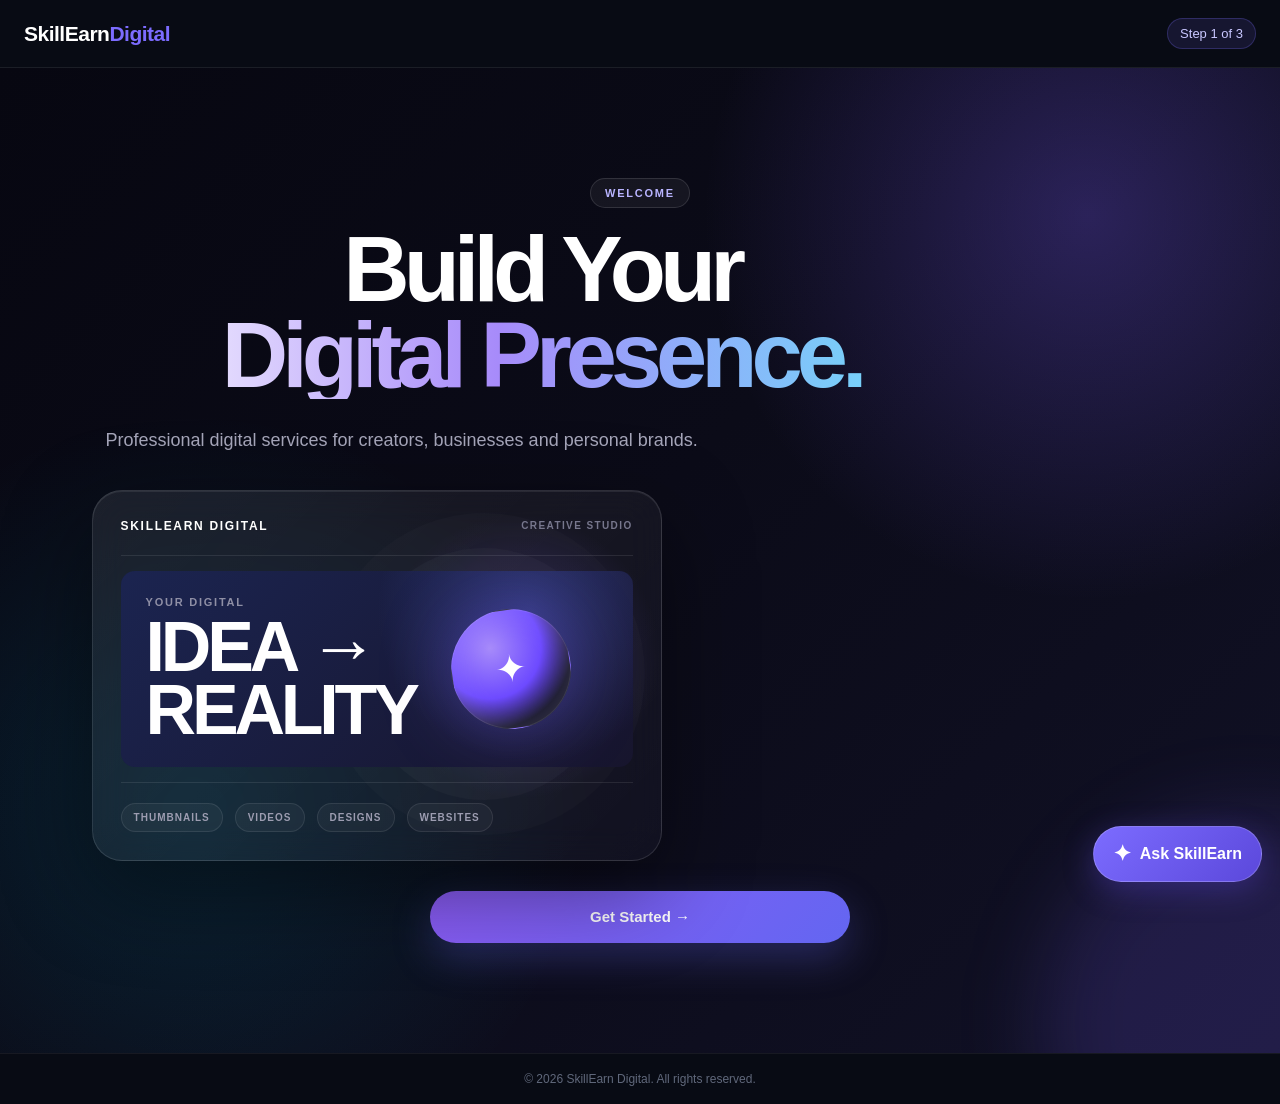
==== commit abbdad19: "Update SkillEarn Digital AI agent" ====
--- a/index.html
+++ b/index.html
@@ -256,32 +256,26 @@
                       <button type="submit" class="btn primary">Review Order →</button>
 
                   </form>
+                <div id="orderReview" class="order-review" hidden>
+                    <p class="eyebrow">ORDER SUMMARY</p>
+                    <h2>Ready to Get Started?</h2>
+                    <p class="intro">Your details are ready. Review your service and continue on WhatsApp.</p>
+                    <div class="selected-service">
+                        <span id="finalService">Your Service</span>
+                        <strong id="finalPrice">₹0</strong>
+                    </div>
+                    <button class="btn primary" type="button" onclick="sendWhatsApp()">Send Order on WhatsApp →</button>
+                    <button class="btn secondary" type="button" onclick="askQuestion()">Ask a Question</button>
+                    <button class="btn secondary" type="button" onclick="editOrderDetails()">← Edit Details</button>
+                </div>
+
 
               </div>
 
             </div>
         </section>
 
-        <!-- STEP 4 -->
-        <section class="step" id="step4">
-            <div class="step-content form-content">
-                <p class="eyebrow">STEP 4</p>
-                <h2>Ready to Get Started?</h2>
-                <p class="intro">Send your requirements directly to SkillEarn Digital on WhatsApp.</p>
-                <div class="selected-service">
-                    <span id="finalService">Your Service</span>
-                    <strong id="finalPrice">₹0</strong>
-                </div>
-                <button class="btn primary" type="button" onclick="sendWhatsApp()">
-                    WhatsApp Us →
-                </button>
-                <button class="btn secondary" type="button" onclick="goHome()">
-                    ← Back to Services
-                </button>
-            </div>
-        </section>
-
-<div id="demoModal" class="demo-modal">
+        <div id="demoModal" class="demo-modal">
   <div class="demo-box">
     <button type="button" class="demo-close" onclick="closeDemo()">✕</button>
     <div id="demoPreview"></div>
@@ -295,7 +289,54 @@
 
 </div>
 
-<script src="script.js?v=2"></script>
+<script src="script.js?v=3"></script>
+
+
+<!-- SkillEarn Digital Customer Assistant -->
+<div id="skillEarnAgent" class="se-agent">
+  <button id="seAgentToggle" class="se-agent-toggle" type="button"
+          aria-label="Open SkillEarn Digital Assistant"
+          aria-expanded="false">
+    <span class="se-agent-icon">✦</span>
+    <span>Ask SkillEarn</span>
+  </button>
+
+  <section id="seAgentPanel" class="se-agent-panel"
+           aria-label="SkillEarn Digital Assistant" hidden>
+    <header class="se-agent-header">
+      <div>
+        <strong>SkillEarn Assistant</strong>
+        <p>Services, prices and demos</p>
+      </div>
+      <button id="seAgentClose" type="button"
+              aria-label="Close assistant">×</button>
+    </header>
+
+    <div id="seAgentMessages" class="se-agent-messages"
+         aria-live="polite">
+      <div class="se-agent-message bot">
+        Hi! 👋 Welcome to SkillEarn Digital.
+        I can help you explore our services, prices and website demos.
+        What would you like to know?
+      </div>
+    </div>
+
+    <div class="se-agent-quick">
+      <button type="button" data-agent-question="Show me your services">Our services</button>
+      <button type="button" data-agent-question="Show me your prices">Pricing</button>
+      <button type="button" data-agent-question="How can I view demos?">View demos</button>
+    </div>
+
+    <form id="seAgentForm" class="se-agent-form">
+      <input id="seAgentInput" type="text" maxlength="400"
+             placeholder="Ask about our services..."
+             aria-label="Your question" autocomplete="off" required>
+      <button type="submit" aria-label="Send message">➤</button>
+    </form>
+    <p class="se-agent-note">For a personal quote, you can contact us on WhatsApp.</p>
+  </section>
+</div>
+<!-- End SkillEarn Digital Customer Assistant -->
 
 </body>
 </html>
--- a/style.css
+++ b/style.css
@@ -290,71 +290,6 @@
     margin: 25px auto 0;
 }
 
-/* PAYMENT */
-
-.payment-summary {
-    width: 100%;
-    margin: 25px 0 18px;
-    padding: 18px;
-    display: flex;
-    justify-content: space-between;
-    gap: 20px;
-    text-align: left;
-    background: #111625;
-    border: 1px solid #242c40;
-    border-radius: 13px;
-}
-
-.payment-summary div {
-    display: flex;
-    flex-direction: column;
-    gap: 7px;
-}
-
-.payment-summary span {
-    color: #7f879b;
-    font-size: 13px;
-}
-
-.payment-summary strong {
-    color: #ffffff;
-}
-
-.payment-method {
-    margin-bottom: 25px;
-    padding: 25px 20px;
-    background: #111625;
-    border: 1px solid #242c40;
-    border-radius: 16px;
-}
-
-.payment-method > span {
-    font-size: 34px;
-}
-
-.payment-method h3 {
-    margin: 10px 0;
-    font-size: 20px;
-}
-
-.payment-method p {
-    margin-bottom: 18px;
-    color: #9299ac;
-    line-height: 1.5;
-}
-
-.upi-placeholder {
-    padding: 13px;
-    color: #bfc4d3;
-    background: #0b0f1a;
-    border-radius: 9px;
-    font-size: 14px;
-}
-
-.upi-placeholder strong {
-    color: #8e84ff;
-}
-
 /* SUCCESS */
 
 .success-icon {
@@ -438,9 +373,6 @@
         font-size: 14px;
     }
 
-    .payment-summary {
-        padding: 16px;
-    }
 }
 
 /* PROFESSIONAL SERVICE SAMPLES */
@@ -2876,3 +2808,924 @@
     overflow:hidden;
 }
 
+
+/* =========================================================
+   SKILLEARN DIGITAL — DEMO SHOWCASE STYLES
+   ========================================================= */
+
+.demo-showcase{
+    width:100%;
+    min-height:260px;
+    border-radius:22px;
+    padding:28px;
+    box-sizing:border-box;
+    position:relative;
+    overflow:hidden;
+    background:linear-gradient(135deg,#ffffff,#f8fafc);
+    border:1px solid #e5e7eb;
+    box-shadow:0 18px 45px rgba(15,23,42,.10);
+}
+
+.demo-showcase *{box-sizing:border-box}
+
+.showcase-badge{
+    display:inline-block;
+    padding:7px 12px;
+    border-radius:999px;
+    font-size:11px;
+    font-weight:800;
+    letter-spacing:.08em;
+    background:var(--demo-soft);
+    color:var(--demo-accent);
+}
+
+.showcase-title{
+    margin-top:18px;
+    font-size:clamp(26px,5vw,42px);
+    line-height:1.05;
+    font-weight:900;
+    color:#111827;
+}
+
+.showcase-lines{
+    margin-top:18px;
+    display:grid;
+    gap:8px;
+    max-width:430px;
+}
+
+.showcase-lines span{
+    height:9px;
+    border-radius:99px;
+    background:#e5e7eb;
+}
+
+.showcase-lines span:first-child{width:90%}
+.showcase-lines span:nth-child(2){width:68%}
+.showcase-lines span:nth-child(3){width:48%}
+
+.showcase-buttons{
+    display:flex;
+    flex-wrap:wrap;
+    gap:10px;
+    margin-top:22px;
+}
+
+.showcase-buttons i{
+    font-style:normal;
+    padding:11px 16px;
+    border-radius:10px;
+    background:var(--demo-accent);
+    color:#fff;
+    font-size:13px;
+    font-weight:800;
+}
+
+/* Business */
+.business-showcase{
+    background:linear-gradient(135deg,#eff6ff,#ffffff);
+}
+
+/* Corporate */
+.corporate-showcase{
+    background:linear-gradient(135deg,#ecfdf5,#ffffff);
+}
+
+.showcase-stat-row{
+    display:flex;
+    gap:12px;
+    flex-wrap:wrap;
+}
+
+.showcase-stat-row b{
+    min-width:82px;
+    padding:14px;
+    border-radius:14px;
+    background:#fff;
+    color:var(--demo-accent);
+    font-size:24px;
+    box-shadow:0 8px 22px rgba(15,23,42,.07);
+}
+
+/* Portfolio */
+.portfolio-showcase{
+    background:linear-gradient(135deg,#f5f3ff,#ffffff);
+}
+
+.portfolio-photo{
+    width:min(100%,320px);
+    height:135px;
+    display:flex;
+    align-items:center;
+    justify-content:center;
+    border-radius:16px;
+    background:linear-gradient(135deg,#111827,#7c3aed);
+    color:#fff;
+    font-size:25px;
+    font-weight:900;
+    letter-spacing:.08em;
+}
+
+.portfolio-tags{
+    display:flex;
+    flex-wrap:wrap;
+    gap:8px;
+    margin-top:16px;
+}
+
+.portfolio-tags i{
+    font-style:normal;
+    padding:7px 11px;
+    border-radius:999px;
+    background:#fff;
+    color:var(--demo-accent);
+    font-size:12px;
+    font-weight:700;
+}
+
+/* Shop */
+.shop-showcase{
+    background:linear-gradient(135deg,#fff7ed,#ffffff);
+}
+
+.shop-products{
+    display:grid;
+    grid-template-columns:repeat(3,1fr);
+    gap:12px;
+}
+
+.shop-products i{
+    min-height:100px;
+    display:flex;
+    align-items:flex-end;
+    padding:12px;
+    border-radius:15px;
+    background:linear-gradient(145deg,#fed7aa,#fff);
+    color:#9a3412;
+    font-style:normal;
+    font-size:11px;
+    font-weight:800;
+}
+
+/* App */
+.app-showcase{
+    display:grid;
+    grid-template-columns:110px 1fr;
+    gap:16px;
+    background:linear-gradient(135deg,#ecfeff,#ffffff);
+}
+
+.app-sidebar{
+    padding:16px 12px;
+    border-radius:16px;
+    background:#083344;
+    color:#cffafe;
+    font-size:11px;
+    line-height:2.4;
+    font-weight:800;
+}
+
+.app-main{min-width:0}
+
+.app-metrics{
+    display:grid;
+    grid-template-columns:repeat(3,1fr);
+    gap:10px;
+}
+
+.app-metrics i{
+    padding:15px 10px;
+    border-radius:12px;
+    background:#fff;
+    color:#0891b2;
+    font-style:normal;
+    font-size:17px;
+    font-weight:900;
+    text-align:center;
+    box-shadow:0 8px 20px rgba(15,23,42,.07);
+}
+
+.app-chart{
+    height:105px;
+    margin-top:14px;
+    border-radius:15px;
+    background:
+        linear-gradient(180deg,transparent 49%,#cffafe 50%,transparent 51%),
+        linear-gradient(135deg,#22d3ee,#0891b2);
+    opacity:.9;
+}
+
+/* Creator */
+.creator-showcase{
+    background:linear-gradient(135deg,#fdf2f8,#ffffff);
+}
+
+.thumbnail-stack{
+    display:flex;
+    gap:10px;
+}
+
+.thumbnail-stack i{
+    flex:1;
+    min-height:120px;
+    display:flex;
+    align-items:center;
+    justify-content:center;
+    text-align:center;
+    border-radius:14px;
+    background:linear-gradient(145deg,#db2777,#831843);
+    color:#fff;
+    font-style:normal;
+    font-size:17px;
+    font-weight:900;
+}
+
+/* Bold */
+.bold-showcase{
+    background:linear-gradient(135deg,#fef2f2,#ffffff);
+}
+
+.bold-word{
+    font-size:clamp(40px,9vw,76px);
+    line-height:.88;
+    font-weight:1000;
+    letter-spacing:-.05em;
+    color:#dc2626;
+}
+
+/* CTR */
+.ctr-showcase{
+    background:linear-gradient(135deg,#fefce8,#ffffff);
+}
+
+.ctr-card{
+    max-width:360px;
+    padding:24px;
+    border-radius:18px;
+    background:linear-gradient(145deg,#18181b,#3f3f46);
+    color:#fff;
+    box-shadow:0 15px 30px rgba(0,0,0,.18);
+}
+
+.ctr-card small{
+    color:#fde047;
+    font-weight:900;
+    letter-spacing:.1em;
+}
+
+.ctr-card strong{
+    display:block;
+    margin:12px 0;
+    font-size:42px;
+    line-height:.9;
+}
+
+.ctr-card span{
+    font-size:10px;
+    color:#d4d4d8;
+}
+
+.ctr-meter{
+    margin-top:16px;
+    padding:12px 16px;
+    border-radius:10px;
+    background:#fff;
+    color:#a16207;
+    font-size:12px;
+    font-weight:900;
+}
+
+/* Package */
+.pack-showcase{
+    background:linear-gradient(135deg,#eef2ff,#ffffff);
+}
+
+.pack-grid{
+    display:grid;
+    grid-template-columns:repeat(3,1fr);
+    gap:10px;
+}
+
+.pack-grid i{
+    min-height:70px;
+    display:flex;
+    align-items:center;
+    justify-content:center;
+    border-radius:12px;
+    background:linear-gradient(145deg,#4f46e5,#312e81);
+    color:#fff;
+    font-style:normal;
+    font-weight:900;
+}
+
+/* Monthly */
+.monthly-showcase{
+    background:linear-gradient(135deg,#ecfdf5,#ffffff);
+}
+
+.plan-head{
+    color:#047857;
+    font-size:12px;
+    font-weight:900;
+    letter-spacing:.12em;
+}
+
+.plan-price{
+    margin-top:12px;
+    font-size:38px;
+    font-weight:900;
+    color:#064e3b;
+}
+
+.plan-price span{
+    font-size:14px;
+    font-weight:700;
+}
+
+.plan-list{
+    display:flex;
+    flex-wrap:wrap;
+    gap:8px;
+    margin-top:18px;
+}
+
+.plan-list i{
+    padding:9px 12px;
+    border-radius:9px;
+    background:#fff;
+    color:#047857;
+    font-style:normal;
+    font-size:12px;
+    font-weight:700;
+}
+
+/* Premium */
+.premium-showcase{
+    background:linear-gradient(135deg,#faf5ff,#ffffff);
+}
+
+.premium-badge{
+    display:inline-block;
+    padding:7px 12px;
+    border-radius:999px;
+    background:#9333ea;
+    color:#fff;
+    font-size:11px;
+    font-weight:900;
+    letter-spacing:.1em;
+}
+
+.premium-items{
+    display:flex;
+    flex-wrap:wrap;
+    gap:10px;
+    margin-top:20px;
+}
+
+.premium-items i{
+    padding:11px 15px;
+    border-radius:10px;
+    background:#fff;
+    color:#7e22ce;
+    font-style:normal;
+    font-size:12px;
+    font-weight:800;
+    box-shadow:0 7px 18px rgba(88,28,135,.08);
+}
+
+/* Mobile */
+@media(max-width:600px){
+    .demo-showcase{
+        padding:20px;
+        min-height:230px;
+    }
+
+    .app-showcase{
+        grid-template-columns:82px 1fr;
+    }
+
+    .app-sidebar{
+        font-size:9px;
+        line-height:2.2;
+    }
+
+    .app-metrics{
+        grid-template-columns:1fr;
+    }
+
+    .shop-products{
+        gap:7px;
+    }
+
+    .shop-products i{
+        min-height:75px;
+        font-size:9px;
+    }
+
+    .thumbnail-stack i{
+        min-height:90px;
+        font-size:13px;
+    }
+
+    .bold-word{
+        font-size:48px;
+    }
+}
+
+/* MODERN FONT — STEP 2 AND ALL 11 DEMO PREVIEWS */
+#step2,
+#step2 *,
+.real-demo-site,
+.real-demo-site * {
+    font-family: Inter, ui-sans-serif, system-ui, -apple-system, BlinkMacSystemFont, "Segoe UI", sans-serif;
+}
+
+/* STEP 4 ONLY — PREMIUM SPACING AND BUTTONS */
+#step4 .step-content {
+    display: flex;
+    flex-direction: column;
+    align-items: center;
+    gap: 16px;
+    padding: clamp(24px, 5vw, 42px);
+    border: 1px solid rgba(142, 132, 255, 0.22);
+    border-radius: 24px;
+    background: linear-gradient(145deg, rgba(21, 28, 49, 0.96), rgba(13, 18, 32, 0.98));
+    box-shadow: 0 24px 65px rgba(0, 0, 0, 0.24);
+}
+
+#step4 .eyebrow {
+    margin: 0 0 2px;
+    letter-spacing: 0.18em;
+}
+
+#step4 h2 {
+    margin: 0;
+    line-height: 1.2;
+    text-wrap: balance;
+}
+
+#step4 .intro {
+    max-width: 460px;
+    margin: 0 0 4px;
+    line-height: 1.7;
+}
+
+#step4 .selected-service {
+    margin: 8px 0 10px;
+    padding: 22px 20px;
+    border-radius: 16px;
+    box-shadow: inset 0 1px 0 rgba(255, 255, 255, 0.035);
+}
+
+#step4 .selected-service span {
+    font-weight: 600;
+    line-height: 1.5;
+}
+
+#step4 .selected-service strong {
+    font-size: clamp(20px, 4vw, 26px);
+    font-weight: 800;
+    white-space: nowrap;
+}
+
+#step4 .btn {
+    display: block;
+    width: 100%;
+    max-width: 420px;
+    min-height: 56px;
+    border-radius: 14px;
+    font-size: 15px;
+    font-weight: 800;
+    cursor: pointer;
+    transition: transform 0.2s ease, box-shadow 0.2s ease,
+                border-color 0.2s ease, background 0.2s ease;
+}
+
+#step4 .btn.primary {
+    color: #fff;
+    background: linear-gradient(135deg, #7c3aed, #4f6bff);
+    border: 1px solid rgba(255, 255, 255, 0.14);
+    box-shadow: 0 12px 28px rgba(99, 102, 241, 0.28);
+}
+
+#step4 .btn.primary:hover {
+    transform: translateY(-2px);
+    box-shadow: 0 17px 34px rgba(99, 102, 241, 0.38);
+}
+
+#step4 .btn.secondary {
+    color: #e0e5f5;
+    background: rgba(255, 255, 255, 0.045);
+    border: 1px solid rgba(190, 198, 230, 0.22);
+    box-shadow: none;
+}
+
+#step4 .btn.secondary:hover {
+    background: rgba(255, 255, 255, 0.085);
+    border-color: rgba(142, 132, 255, 0.55);
+    transform: translateY(-2px);
+}
+
+#step4 .btn:active {
+    transform: translateY(0) scale(0.99);
+}
+
+#step4 .btn:focus-visible {
+    outline: 2px solid #a9a2ff;
+    outline-offset: 4px;
+}
+
+@media (max-width: 480px) {
+    #step4 {
+        padding: 22px 14px;
+    }
+
+    #step4 .step-content {
+        gap: 14px;
+        padding: 25px 18px;
+        border-radius: 20px;
+    }
+
+    #step4 .selected-service {
+        padding: 19px 15px;
+        gap: 10px;
+    }
+}
+
+@media (prefers-reduced-motion: reduce) {
+    #step4 .btn {
+        transition: none;
+    }
+
+    #step4 .btn:hover,
+    #step4 .btn:active {
+        transform: none;
+    }
+}
+
+/* STEP 4 ONLY — MOBILE SCREEN FIT */
+#step4 {
+    box-sizing: border-box;
+    padding: 12px 12px;
+    min-height: calc(100vh - 125px);
+    min-height: calc(100svh - 125px);
+}
+
+#step4 .step-content {
+    box-sizing: border-box;
+    width: min(100%, 520px);
+    max-width: 520px;
+    padding: 16px 18px;
+    gap: 8px;
+    border-radius: 18px;
+}
+
+#step4 .eyebrow {
+    margin: 0;
+    font-size: 11px;
+}
+
+#step4 h2 {
+    margin: 0;
+    font-size: clamp(24px, 6vw, 32px);
+    line-height: 1.15;
+}
+
+#step4 .intro {
+    margin: 0;
+    font-size: 14px;
+    line-height: 1.45;
+}
+
+#step4 .selected-service {
+    margin: 3px 0 5px;
+    padding: 12px 14px;
+    gap: 8px;
+}
+
+#step4 .selected-service span {
+    font-size: 14px;
+}
+
+#step4 .selected-service strong {
+    font-size: 20px;
+}
+
+#step4 .btn {
+    min-height: 44px;
+    padding: 11px 16px;
+    font-size: 14px;
+}
+
+@media (max-width: 480px) {
+    #step4 {
+        padding: 8px 10px;
+    }
+
+    #step4 .step-content {
+        padding: 14px 14px;
+        gap: 7px;
+    }
+
+    #step4 h2 {
+        font-size: clamp(23px, 6.5vw, 29px);
+    }
+
+    #step4 .intro {
+        font-size: 13px;
+        line-height: 1.4;
+    }
+
+    #step4 .selected-service {
+        padding: 11px 12px;
+    }
+
+    #step4 .btn {
+        min-height: 42px;
+    }
+}
+
+/* STEP 4 — EXTRA COMPACT PHONE OVERRIDE */
+#step4 {
+    padding: 4px 8px;
+}
+#step4 .step-content {
+    padding: 10px 12px;
+    gap: 5px;
+    border-radius: 14px;
+}
+#step4 .eyebrow {
+    font-size: 9px;
+}
+#step4 h2 {
+    font-size: 22px;
+    line-height: 1.1;
+}
+#step4 .intro {
+    font-size: 12px;
+    line-height: 1.3;
+}
+#step4 .selected-service {
+    margin: 2px 0;
+    padding: 8px 10px;
+}
+#step4 .selected-service span {
+    font-size: 12px;
+}
+#step4 .selected-service strong {
+    font-size: 17px;
+}
+#step4 .btn {
+    min-height: 36px;
+    padding: 7px 12px;
+    font-size: 12px;
+}
+@media (max-width: 480px) {
+    #step4 .step-content {
+        padding: 9px 10px;
+        gap: 5px;
+    }
+    #step4 h2 {
+        font-size: 20px;
+    }
+    #step4 .intro {
+        font-size: 11px;
+    }
+    #step4 .selected-service {
+        padding: 7px 9px;
+    }
+    #step4 .btn {
+        min-height: 34px;
+    }
+}
+
+/* STEP 3 — PREMIUM ORDER REVIEW */
+.order-review[hidden] { display: none !important; }
+.order-review {
+    box-sizing: border-box;
+    width: 100%;
+    margin-top: 14px;
+    padding: 20px;
+    display: flex;
+    flex-direction: column;
+    align-items: center;
+    gap: 9px;
+    text-align: center;
+    background: linear-gradient(145deg, #151c31, #0d1220);
+    border: 1px solid rgba(142,132,255,.3);
+    border-radius: 18px;
+    box-shadow: 0 16px 38px rgba(0,0,0,.2);
+}
+.order-review .eyebrow,
+.order-review h2,
+.order-review .intro { margin: 0; }
+.order-review h2 { font-size: clamp(23px,5vw,30px); line-height: 1.2; }
+.order-review .intro { max-width: 440px; font-size: 14px; line-height: 1.45; }
+.order-review .selected-service { margin: 4px 0; padding: 12px 14px; }
+.order-review .btn { min-height: 42px; }
+@media (max-width: 480px) {
+    .order-review { margin-top: 8px; padding: 13px 11px; gap: 7px; }
+    .order-review .intro { font-size: 12px; }
+    .order-review .selected-service { padding: 9px 10px; }
+    .order-review .btn { min-height: 38px; }
+}
+
+
+/* STEP 3 — PREMIUM CONTACT OPTIONS */
+.order-review button {
+    box-sizing: border-box;
+}
+.order-review .btn {
+    width: 100%;
+    max-width: 420px;
+    cursor: pointer;
+    text-align: center;
+}
+.order-review .btn.secondary {
+    background: rgba(255,255,255,.06);
+}
+.order-review .btn:focus-visible {
+    outline: 2px solid #a9a2ff;
+    outline-offset: 3px;
+}
+
+/* SKILLEARN DIGITAL AI ASSISTANT */
+.se-agent {
+    position: fixed;
+    right: 18px;
+    bottom: 18px;
+    z-index: 9999;
+    font-family: Arial, Helvetica, sans-serif;
+}
+
+.se-agent-toggle {
+    display: flex;
+    align-items: center;
+    gap: 9px;
+    padding: 14px 19px;
+    border: 1px solid rgba(255,255,255,.2);
+    border-radius: 30px;
+    background: linear-gradient(135deg, #7c6cff, #5b48db);
+    color: #fff;
+    font-weight: 700;
+    box-shadow: 0 8px 30px rgba(92,72,219,.35);
+}
+
+.se-agent-icon {
+    font-size: 22px;
+}
+
+.se-agent-panel {
+    position: absolute;
+    right: 0;
+    bottom: 70px;
+    width: min(360px, calc(100vw - 28px));
+    height: min(510px, calc(100dvh - 120px));
+    min-height: 350px;
+    display: flex;
+    flex-direction: column;
+    overflow: hidden;
+    border: 1px solid rgba(255,255,255,.14);
+    border-radius: 18px;
+    background: #0d1222;
+    color: #fff;
+    box-shadow: 0 18px 60px rgba(0,0,0,.5);
+}
+
+.se-agent-panel[hidden] {
+    display: none !important;
+}
+
+.se-agent-header {
+    display: flex;
+    align-items: center;
+    justify-content: space-between;
+    gap: 12px;
+    padding: 17px;
+    background: #151b31;
+    border-bottom: 1px solid rgba(255,255,255,.09);
+}
+
+.se-agent-header strong {
+    font-size: 16px;
+}
+
+.se-agent-header p,
+.se-agent-note {
+    margin-top: 5px;
+    color: #a9b1ca;
+    font-size: 12px;
+}
+
+.se-agent-header button {
+    border: 0;
+    background: transparent;
+    color: #fff;
+    font-size: 27px;
+}
+
+.se-agent-messages {
+    flex: 1;
+    overflow-y: auto;
+    padding: 16px;
+    display: flex;
+    flex-direction: column;
+    align-items: flex-start;
+    gap: 12px;
+}
+
+.se-agent-message {
+    max-width: 92%;
+    padding: 12px 13px;
+    border-radius: 13px;
+    font-size: 14px;
+    line-height: 1.55;
+    white-space: pre-wrap;
+    overflow-wrap: anywhere;
+}
+
+.se-agent-message.bot {
+    background: #19223a;
+    color: #f0f2ff;
+    border-bottom-left-radius: 4px;
+}
+
+.se-agent-message.user {
+    align-self: flex-end;
+    background: #6554e8;
+    color: #fff;
+    border-bottom-right-radius: 4px;
+}
+
+.se-agent-message a {
+    color: #b9b0ff;
+    text-decoration: underline;
+}
+
+.se-agent-quick {
+    display: flex;
+    flex-wrap: wrap;
+    gap: 7px;
+    padding: 0 12px 12px;
+}
+
+.se-agent-quick button {
+    padding: 8px 10px;
+    border: 1px solid rgba(153,140,255,.4);
+    border-radius: 20px;
+    background: rgba(124,108,255,.1);
+    color: #d9d4ff;
+    font-size: 12px;
+}
+
+.se-agent-form {
+    display: flex;
+    gap: 8px;
+    padding: 12px;
+    border-top: 1px solid rgba(255,255,255,.09);
+}
+
+.se-agent-form input {
+    width: 0;
+    min-width: 0;
+    flex: 1;
+    padding: 12px;
+    border: 1px solid #343d58;
+    border-radius: 10px;
+    outline: none;
+    background: #080d1a;
+    color: #fff;
+}
+
+.se-agent-form input:focus {
+    border-color: #8e84ff;
+}
+
+.se-agent-form button {
+    width: 44px;
+    border: 0;
+    border-radius: 10px;
+    background: #7463f4;
+    color: #fff;
+    font-size: 20px;
+}
+
+.se-agent-note {
+    margin: 0;
+    padding: 0 12px 12px;
+    text-align: center;
+}
+
+@media (max-width: 420px) {
+    .se-agent {
+        right: 12px;
+        bottom: 12px;
+    }
+
+    .se-agent-panel {
+        right: -4px;
+        bottom: 66px;
+    }
+}
+
+/* END SKILLEARN DIGITAL AI ASSISTANT */
